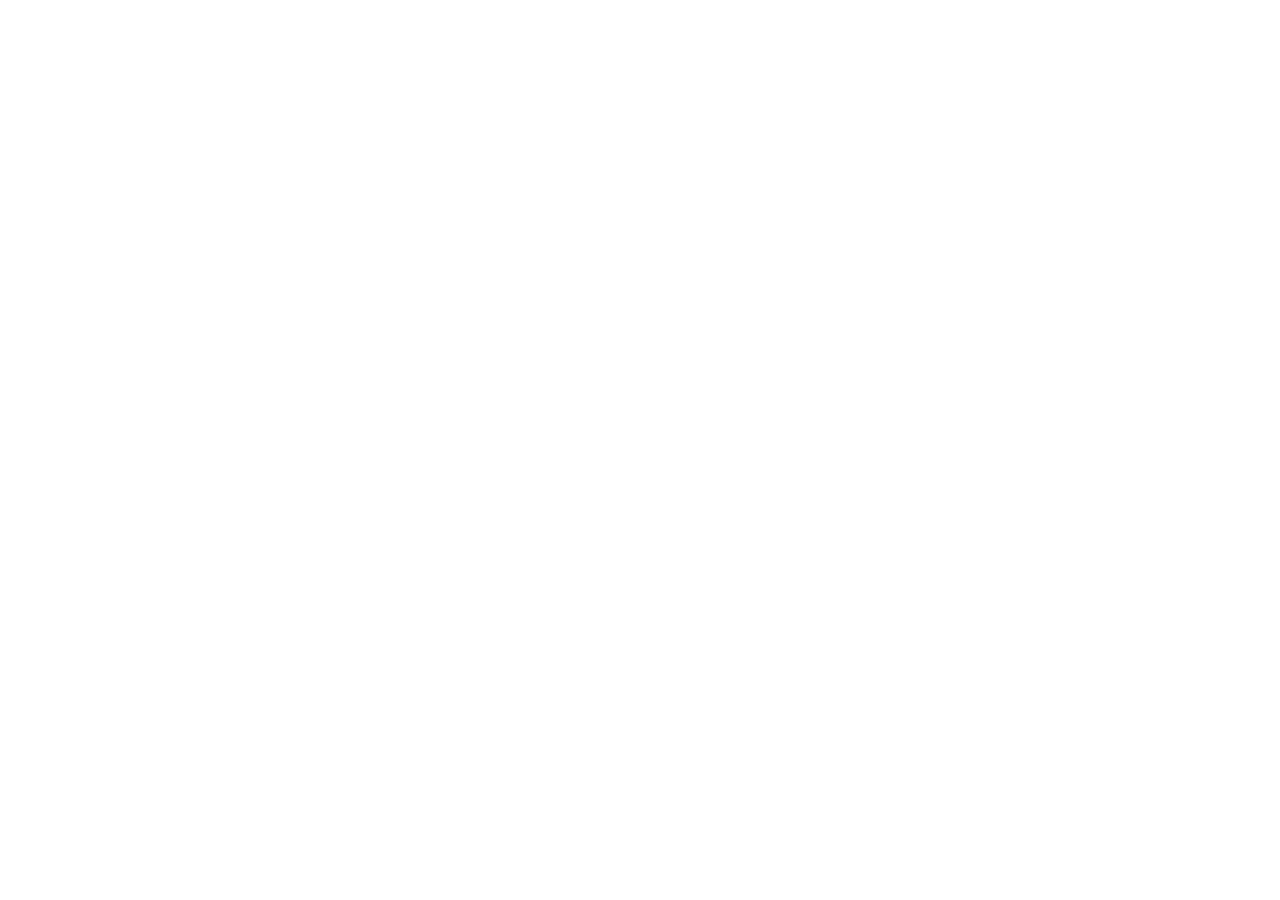
==== index.html @ bdda50e6 "Update index.html" ====
<!DOCTYPE html>
<html lang="en">
<head>
    <meta charset="UTF-8">
    <meta name="viewport" content="width=device-width, initial-scale=1.0">
    <title>Your Leaflet Map</title>
    <!-- Include Leaflet CSS -->
    <link rel="stylesheet" href="https://unpkg.com/leaflet/dist/leaflet.css" />
</head>
<body>

<!-- Create a div to hold your map -->
<div id="map" style="height: 600px;"></div>

<!-- Include Leaflet JavaScript -->
<script src="https://unpkg.com/leaflet/dist/leaflet.js"></script>

<!-- Include Chroma.js for color scaling -->
<script src="https://cdnjs.cloudflare.com/ajax/libs/chroma-js/2.1.0/chroma.min.js"></script>

<script src="https://cdnjs.cloudflare.com/ajax/libs/PapaParse/5.3.0/papaparse.min.js"></script>
<script>
    // Initialize the map
    var m = L.map('map').setView([32.73231057225321, -97.11378884978785], 16);

    // Add a tile layer (you can change the tile URL to your preference)
    L.tileLayer('https://{s}.tile.openstreetmap.org/{z}/{x}/{y}.png', {
        attribution: '© OpenStreetMap contributors'
    }).addTo(m);

    // Define a red gradient for pressure levels
    //var red_gradient = ['#fee5d9', '#fcae91', '#fb6a4a', '#de2d26'];
    var colorScale = chroma.scale('YlOrRd').domain([0, 3]);
    

    // Function to load and process a CSV file
    function loadCSV(filePath) {
        return fetch(filePath)
            .then(response => response.text())
            .then(data => {
                var rows = data.trim().split('\n').slice(1); // Assuming the first row is the header
                var snapped_df = rows.map(row => {
                    var columns = row.split(',');
                    return {
                        snapped_latitude: parseFloat(columns[0]),
                        snapped_longitude: parseFloat(columns[1]),
                        pressure_level: parseInt(columns[2])
                    };
                });

                // Iterate through the DataFrame to create colored polylines based on pressure level
                for (var i = 0; i < snapped_df.length - 1; i++) {
                    var start_point = [snapped_df[i].snapped_latitude, snapped_df[i].snapped_longitude];
                    var end_point = [snapped_df[i + 1].snapped_latitude, snapped_df[i + 1].snapped_longitude];
                    var pressure_level = snapped_df[i].pressure_level;

                    // Choose a color based on pressure level using the red gradient
                    // var color = red_gradient[pressure_level - 1];
                    var color = colorScale(pressureLevel).hex();

                    // Create a polyline segment and add it to the map
                    L.polyline([start_point, end_point], { color: color, weight: 3}).addTo(m);
                }
            })
            .catch(error => console.error(error));
    }

    // Function to iterate over a folder of CSV files
    function processCSVFiles(folderPath, numFiles) {
        var promises = [];

        for (var i = 0; i < numFiles; i++) {
            var filePath = `${folderPath}/dataframe_${i}.csv`;
            promises.push(loadCSV(filePath));
        }

        // After all promises are resolved, log a message
        return Promise.all(promises)
            .then(function() {
                console.log('All CSV files processed');
            })
            .catch(error => console.error(error));
    }

    // Call the function to process CSV files in a folder
    processCSVFiles('dataframes', 61);
</script>

</body>
</html>
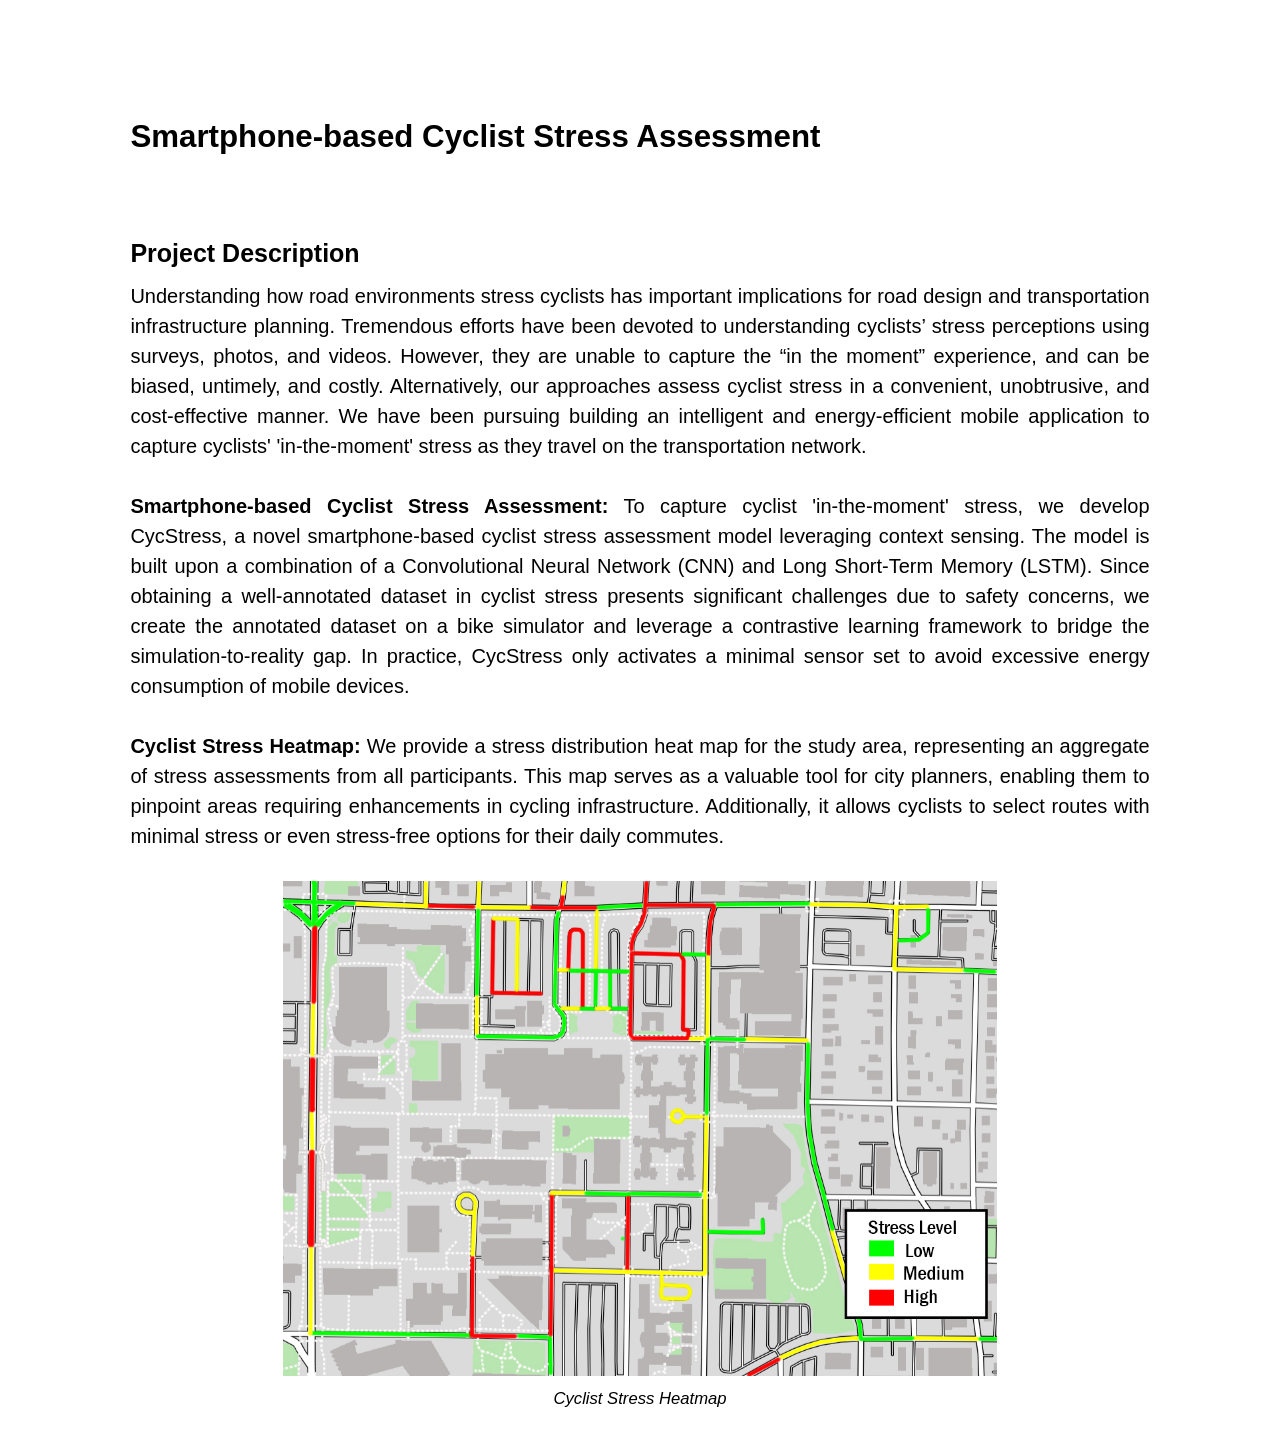
==== commit 3f117c56: "Add files via upload" ====
--- a/index.html
+++ b/index.html
@@ -1,90 +1,156 @@
 <!DOCTYPE html>
-<html lang="en">
-<head>
-    <meta charset="UTF-8">
-    <meta name="viewport" content="width=device-width, initial-scale=1.0">
-    <title>Your Leaflet Map</title>
-    <!-- Include Leaflet CSS -->
-    <link rel="stylesheet" href="https://unpkg.com/leaflet/dist/leaflet.css" />
-</head>
-<body>
-
-<!-- Create a div to hold your map -->
-<div id="map" style="height: 600px;"></div>
-
-<!-- Include Leaflet JavaScript -->
-<script src="https://unpkg.com/leaflet/dist/leaflet.js"></script>
-
-<!-- Include Chroma.js for color scaling -->
-<script src="https://cdnjs.cloudflare.com/ajax/libs/chroma-js/2.1.0/chroma.min.js"></script>
-
-<script src="https://cdnjs.cloudflare.com/ajax/libs/PapaParse/5.3.0/papaparse.min.js"></script>
-<script>
-    // Initialize the map
-    var m = L.map('map').setView([32.73231057225321, -97.11378884978785], 16);
-
-    // Add a tile layer (you can change the tile URL to your preference)
-    L.tileLayer('https://{s}.tile.openstreetmap.org/{z}/{x}/{y}.png', {
-        attribution: '© OpenStreetMap contributors'
-    }).addTo(m);
-
-    // Define a red gradient for pressure levels
-    //var red_gradient = ['#fee5d9', '#fcae91', '#fb6a4a', '#de2d26'];
-    var colorScale = chroma.scale('YlOrRd').domain([0, 3]);
-    
-
-    // Function to load and process a CSV file
-    function loadCSV(filePath) {
-        return fetch(filePath)
-            .then(response => response.text())
-            .then(data => {
-                var rows = data.trim().split('\n').slice(1); // Assuming the first row is the header
-                var snapped_df = rows.map(row => {
-                    var columns = row.split(',');
-                    return {
-                        snapped_latitude: parseFloat(columns[0]),
-                        snapped_longitude: parseFloat(columns[1]),
-                        pressure_level: parseInt(columns[2])
-                    };
-                });
-
-                // Iterate through the DataFrame to create colored polylines based on pressure level
-                for (var i = 0; i < snapped_df.length - 1; i++) {
-                    var start_point = [snapped_df[i].snapped_latitude, snapped_df[i].snapped_longitude];
-                    var end_point = [snapped_df[i + 1].snapped_latitude, snapped_df[i + 1].snapped_longitude];
-                    var pressure_level = snapped_df[i].pressure_level;
-
-                    // Choose a color based on pressure level using the red gradient
-                    // var color = red_gradient[pressure_level - 1];
-                    var color = colorScale(pressureLevel).hex();
-
-                    // Create a polyline segment and add it to the map
-                    L.polyline([start_point, end_point], { color: color, weight: 3}).addTo(m);
-                }
-            })
-            .catch(error => console.error(error));
+<!-- saved from url=(0014)about:internet -->
+<html lang="en" class=" js "><head><meta http-equiv="Content-Type" content="text/html; charset=UTF-8">
+  
+  <!-- begin _includes/seo.html -->
+  <title>Cyclist Pressure Heatmap</title>
+  <meta name="description" content="Project Description">
+  <meta name="author" content="supersjgk">
+  <meta property="article:author" content="supersjgk">
+  <meta property="og:type" content="article">
+  <meta property="og:locale" content="en_US">
+  <meta property="og:site_name" content="supersjgk">
+  <meta property="og:title" content="Cyclist Pressure Heatmap">
+  <meta property="og:url" content="https://supersjgk.github.io/pressure-heatmap/">
+  <meta property="og:description" content="Project Description">
+  <meta property="article:published_time" content="2022-06-04T00:00:00-05:00">
+  <link rel="canonical" href="https://supersjgk.github.io/pressure-heatmap/">
+  <script type="application/ld+json">
+    {
+      "@context": "https://schema.org",
+      "@type": "Person",
+      "name": "supersjgk",
+      "url": "https://supersjgk.github.io/pressure-heatmap/"
+    }
+  </script>
+  <!-- end _includes/seo.html -->
+  <!-- <link href="https://supersjgk.github.io/pressure-heatmap/feed.xml" type="application/atom+xml" rel="alternate" title="supersjgk Feed"> -->
+  <!-- https://t.co/dKP3o1e -->
+  <meta name="viewport" content="width=device-width, initial-scale=1.0">
+  <script>
+    document.documentElement.className = document.documentElement.className.replace(/\bno-js\b/g, '') + ' js ';
+  </script>
+  <!-- For all browsers -->
+  <link rel="stylesheet" href="./index_files/main.css">
+  <link rel="stylesheet" href="./index_files/all.min.css" as="style" onload="this.onload=null;this.rel=&#39;stylesheet&#39;;">
+  <noscript><link rel="stylesheet" href="https://cdn.jsdelivr.net/npm/@fortawesome/fontawesome-free@5/css/all.min.css"></noscript>
+  <!-- start custom head snippets -->
+  <style>
+    .small-image {
+      width: 70%; /* Adjust width as needed */
+      height: auto; /* Maintain aspect ratio */
+      display: block;
+      margin: 0 auto;
+    }
+    figure {
+      text-align: center;
+    }
+    .image-caption {
+      text-align: center;
+      margin-top: 10px;
+      font-size: smaller; /* Adjust the size as needed */
+      font-style: italic;
     }
 
-    // Function to iterate over a folder of CSV files
-    function processCSVFiles(folderPath, numFiles) {
-        var promises = [];
-
-        for (var i = 0; i < numFiles; i++) {
-            var filePath = `${folderPath}/dataframe_${i}.csv`;
-            promises.push(loadCSV(filePath));
-        }
-
-        // After all promises are resolved, log a message
-        return Promise.all(promises)
-            .then(function() {
-                console.log('All CSV files processed');
-            })
-            .catch(error => console.error(error));
+    .research.desc {
+      max-width: 1--%; /* Adjust the value as needed */
+      margin: 0 auto; /* Center the text within the container */
+      word-wrap: break-word; /* This property allows long words to be broken and wrap onto the next line */
+    }
+  </style>
+  <!-- insert favicons. use https://realfavicongenerator.net/ -->
+  <!-- end custom head snippets -->
+  <style id="fit-vids-style">
+    .fluid-width-video-wrapper {
+      width: 100%;
+      position: relative;
+      padding: 0;
     }
 
-    // Call the function to process CSV files in a folder
-    processCSVFiles('dataframes', 61);
-</script>
+    .fluid-width-video-wrapper iframe,
+    .fluid-width-video-wrapper object,
+    .fluid-width-video-wrapper embed {
+      position: absolute;
+      top: 0;
+      left: 0;
+      width: 100%;
+      height: 100%;
+    }
+  </style>
+</head>
+<body class="layout--research wide">
 
-</body>
-</html>
+  <div class="initial-content">
+    <!--  -->
+    <!--  -->
+    <div id="main" role="main" class="mainBody">
+      <div class="research" style="width:140% ! important;margin-left:-20% ! important;">
+        <!-- Title -->
+        <!--<img src="./Cyclist Pressure Heatmap_files/UTA_logomark.png" class="logo">-->
+        <div class="aligned">
+          <h1 id="page-title" class="page__title"> <p>Smartphone-based Cyclist Stress Assessment </p></h1>
+        </div>
+        <!-- Sponsor -->
+        <!-- <p class="header">Sponsored by: </p> -->
+        <!-- Duration -->
+        <p class="header"></p>
+        <!-- Authors -->
+        <p class="research items authors"></p>
+        <!-- Description -->
+        <p class="desc"></p>
+        <p class="research headerStyle">Project Description</p>
+        <p class="research desc">Understanding how road environments stress cyclists has important implications for road design and transportation infrastructure planning. Tremendous efforts have been devoted to understanding cyclists’ stress perceptions using surveys, photos, and videos. However, they are unable to capture the “in the moment” experience, and can be biased, untimely, and costly. Alternatively, our approaches assess cyclist stress in a convenient, unobtrusive, and cost-effective manner. We have been pursuing building an intelligent and energy-efficient mobile application to capture cyclists' 'in-the-moment' stress as they travel on the transportation network. </p>
+	<!--<div class="small-image-container">
+          <img src="./Cyclist Pressure Heatmap_files/placeholder.png" alt="Some image" class="small-image">
+          <p class="image-caption">Image description</p>
+        </div>-->
+        <!--<div class="responsive-video-container-half-center">
+          <iframe src="./Cyclist Pressure Heatmap_files/video-player.png" frameborder="0" sandbox="" webkitallowfullscreen="" mozallowfullscreen="" allowfullscreen=""></iframe>
+        </div>-->
+        <br>
+
+        <p class="research desc"><strong>Smartphone-based Cyclist Stress Assessment:</strong> To capture cyclist 'in-the-moment' stress, we develop CycStress, a novel smartphone-based cyclist stress assessment model leveraging context sensing. The model is built upon a combination of a Convolutional Neural Network (CNN) and Long Short-Term Memory (LSTM). Since obtaining a well-annotated dataset in cyclist stress presents significant challenges due to safety concerns, we create the annotated dataset on a bike simulator and leverage a contrastive learning framework to bridge the simulation-to-reality gap. In practice, CycStress only activates a minimal sensor set to avoid excessive energy consumption of mobile devices. </p><br>
+
+        <!--<div class="small-image-container">
+          <img src="./Cyclist Pressure Heatmap_files/placeholder.png" alt="Some image" class="small-image">
+          <p class="image-caption">Image description</p>
+        </div>-->
+
+        <p class="research desc"><strong>Cyclist Stress Heatmap:</strong> We provide a stress distribution heat map for the study area, representing an aggregate of stress assessments from all participants. This map serves as a valuable tool for city planners, enabling them to pinpoint areas requiring enhancements in cycling infrastructure. Additionally, it allows cyclists to select routes with minimal stress or even stress-free options for their daily commutes.</p><br>
+        
+        <!--<figure class="">
+          <img src="./Cyclist Pressure Heatmap_files/placeholder.png" alt="Some image" class="small-image">
+          <figcaption>Image description:</figcaption>
+        </figure>-->
+
+        <div class="small-image-container">
+          <img src="./index_files/img1.jpg" alt="Some image" class="small-image">
+          <p class="image-caption">Cyclist Stress Heatmap</p>
+        </div>
+
+        <!--<p class="research headerStyle">Team</p>
+        <table class="research table">
+          <tbody>
+            <tr>
+              <td><img src="./Cyclist Pressure Heatmap_files/thumbnail.png" alt="person" height="150em" width="150em"></td>
+              <td>&nbsp;</td>
+              <td>
+                <strong>Person</strong><br>
+                <strong>Position</strong> <br>
+                <strong>Department of computer science and Engineering</strong> <br>
+                <strong>The University of Texas At Arlington</strong> <br>
+                <strong>Homepage: <a href="https://supersjgk.github.io/pressure-heatmap/">website</a></strong>
+              </td>
+              <td>&nbsp;</td>
+            </tr>
+          </tbody>
+        </table>-->
+        <!--<p class="research headerStyle">Publications</p>
+        <p class="research desc"><strong><a href="paper - link">Paper title</a></strong><br> Authors<br> Conference</p>-->
+      </div>
+    </div>
+  </div>
+  <script src="./index_files/main.min.js.download"></script>
+
+
+</body></html>
--- a/index_files/main.css
+++ b/index_files/main.css
@@ -0,0 +1,5 @@
+.page__content .notice,.page__content .notice--primary,.page__content .notice--info,.page__content .notice--warning,.page__content .notice--success,.page__content .notice--danger{color:#000}.page__footer{color:#fff !important}.page__footer-follow .social-icons i,.page__footer-follow .social-icons .svg-inline--fa{color:inherit}/*!
+ * Minimal Mistakes Jekyll Theme 4.24.0 by Michael Rose
+ * Copyright 2013-2020 Michael Rose - mademistakes.com | @mmistakes
+ * Licensed under MIT (https://github.com/mmistakes/minimal-mistakes/blob/master/LICENSE)
+*/.mfp-counter{font-family:Georgia,Times,serif}.mfp-bg{top:0;left:0;width:100%;height:100%;z-index:1042;overflow:hidden;position:fixed;background:#000;opacity:.8;filter:alpha(opacity=80)}.mfp-wrap{top:0;left:0;width:100%;height:100%;z-index:1043;position:fixed;outline:none !important;-webkit-backface-visibility:hidden}.mfp-container{text-align:center;position:absolute;width:100%;height:100%;left:0;top:0;padding:0 8px;-webkit-box-sizing:border-box;-moz-box-sizing:border-box;box-sizing:border-box}.mfp-container:before{content:'';display:inline-block;height:100%;vertical-align:middle}.mfp-align-top .mfp-container:before{display:none}.mfp-content{position:relative;display:inline-block;vertical-align:middle;margin:0 auto;text-align:left;z-index:1045}.mfp-inline-holder .mfp-content,.mfp-ajax-holder .mfp-content{width:100%;cursor:auto}.mfp-ajax-cur{cursor:progress}.mfp-zoom-out-cur,.mfp-zoom-out-cur .mfp-image-holder .mfp-close{cursor:-moz-zoom-out;cursor:-webkit-zoom-out;cursor:zoom-out}.mfp-zoom{cursor:pointer;cursor:-webkit-zoom-in;cursor:-moz-zoom-in;cursor:zoom-in}.mfp-auto-cursor .mfp-content{cursor:auto}.mfp-close,.mfp-arrow,.mfp-preloader,.mfp-counter{-webkit-user-select:none;-moz-user-select:none;user-select:none}.mfp-loading.mfp-figure{display:none}.mfp-hide{display:none !important}.mfp-preloader{color:#ccc;position:absolute;top:50%;width:auto;text-align:center;margin-top:-0.8em;left:8px;right:8px;z-index:1044}.mfp-preloader a{color:#ccc}.mfp-preloader a:hover{color:#fff}.mfp-s-ready .mfp-preloader{display:none}.mfp-s-error .mfp-content{display:none}button.mfp-close,button.mfp-arrow{overflow:visible;cursor:pointer;background:transparent;border:0;-webkit-appearance:none;display:block;outline:none;padding:0;z-index:1046;-webkit-box-shadow:none;box-shadow:none}button::-moz-focus-inner{padding:0;border:0}.mfp-close{width:44px;height:44px;line-height:44px;position:absolute;right:0;top:0;text-decoration:none;text-align:center;opacity:1;filter:alpha(opacity=100);padding:0 0 18px 10px;color:#fff;font-style:normal;font-size:28px;font-family:Georgia,Times,serif}.mfp-close:hover,.mfp-close:focus{opacity:1;filter:alpha(opacity=100)}.mfp-close:active{top:1px}.mfp-close-btn-in .mfp-close{color:#fff}.mfp-image-holder .mfp-close,.mfp-iframe-holder .mfp-close{color:#fff;right:-6px;text-align:right;padding-right:6px;width:100%}.mfp-counter{position:absolute;top:0;right:0;color:#ccc;font-size:12px;line-height:18px}.mfp-arrow{position:absolute;opacity:1;filter:alpha(opacity=100);margin:0;top:50%;margin-top:-55px;padding:0;width:90px;height:110px;-webkit-tap-highlight-color:transparent}.mfp-arrow:active{margin-top:-54px}.mfp-arrow:hover,.mfp-arrow:focus{opacity:1;filter:alpha(opacity=100)}.mfp-arrow:before,.mfp-arrow:after,.mfp-arrow .mfp-b,.mfp-arrow .mfp-a{content:'';display:block;width:0;height:0;position:absolute;left:0;top:0;margin-top:35px;margin-left:35px;border:medium inset transparent}.mfp-arrow:after,.mfp-arrow .mfp-a{border-top-width:13px;border-bottom-width:13px;top:8px}.mfp-arrow:before,.mfp-arrow .mfp-b{border-top-width:21px;border-bottom-width:21px;opacity:0.7}.mfp-arrow-left{left:0}.mfp-arrow-left:after,.mfp-arrow-left .mfp-a{border-right:17px solid #fff;margin-left:31px}.mfp-arrow-left:before,.mfp-arrow-left .mfp-b{margin-left:25px;border-right:27px solid #fff}.mfp-arrow-right{right:0}.mfp-arrow-right:after,.mfp-arrow-right .mfp-a{border-left:17px solid #fff;margin-left:39px}.mfp-arrow-right:before,.mfp-arrow-right .mfp-b{border-left:27px solid #fff}.mfp-iframe-holder{padding-top:40px;padding-bottom:40px}.mfp-iframe-holder .mfp-content{line-height:0;width:100%;max-width:900px}.mfp-iframe-holder .mfp-close{top:-40px}.mfp-iframe-scaler{width:100%;height:0;overflow:hidden;padding-top:56.25%}.mfp-iframe-scaler iframe{position:absolute;display:block;top:0;left:0;width:100%;height:100%;box-shadow:0 0 8px rgba(0,0,0,0.6);background:#000}img.mfp-img{width:auto;max-width:100%;height:auto;display:block;line-height:0;-webkit-box-sizing:border-box;-moz-box-sizing:border-box;box-sizing:border-box;padding:40px 0 40px;margin:0 auto}.mfp-figure{line-height:0}.mfp-figure:after{content:'';position:absolute;left:0;top:40px;bottom:40px;display:block;right:0;width:auto;height:auto;z-index:-1;box-shadow:0 0 8px rgba(0,0,0,0.6);background:#444}.mfp-figure small{color:#bdbdbd;display:block;font-size:12px;line-height:14px}.mfp-figure figure{margin:0}.mfp-figure figcaption{margin-top:0;margin-bottom:0}.mfp-bottom-bar{margin-top:-36px;position:absolute;top:100%;left:0;width:100%;cursor:auto}.mfp-title{text-align:left;line-height:18px;color:#f3f3f3;word-wrap:break-word;padding-right:36px}.mfp-image-holder .mfp-content{max-width:100%}.mfp-gallery .mfp-image-holder .mfp-figure{cursor:pointer}@media screen and (max-width: 800px) and (orientation: landscape), screen and (max-height: 300px){.mfp-img-mobile .mfp-image-holder{padding-left:0;padding-right:0}.mfp-img-mobile img.mfp-img{padding:0}.mfp-img-mobile .mfp-figure:after{top:0;bottom:0}.mfp-img-mobile .mfp-figure small{display:inline;margin-left:5px}.mfp-img-mobile .mfp-bottom-bar{background:rgba(0,0,0,0.6);bottom:0;margin:0;top:auto;padding:3px 5px;position:fixed;-webkit-box-sizing:border-box;-moz-box-sizing:border-box;box-sizing:border-box}.mfp-img-mobile .mfp-bottom-bar:empty{padding:0}.mfp-img-mobile .mfp-counter{right:5px;top:3px}.mfp-img-mobile .mfp-close{top:0;right:0;width:35px;height:35px;line-height:35px;background:rgba(0,0,0,0.6);position:fixed;text-align:center;padding:0}}@media all and (max-width: 900px){.mfp-arrow{-webkit-transform:scale(0.75);transform:scale(0.75)}.mfp-arrow-left{-webkit-transform-origin:0;transform-origin:0}.mfp-arrow-right{-webkit-transform-origin:100%;transform-origin:100%}.mfp-container{padding-left:6px;padding-right:6px}}.mfp-ie7 .mfp-img{padding:0}.mfp-ie7 .mfp-bottom-bar{width:600px;left:50%;margin-left:-300px;margin-top:5px;padding-bottom:5px}.mfp-ie7 .mfp-container{padding:0}.mfp-ie7 .mfp-content{padding-top:44px}.mfp-ie7 .mfp-close{top:0;right:0;padding-top:0}a:focus,button:focus{outline:thin dotted red;outline:5px auto red;outline-offset:-2px}*{box-sizing:border-box}html{box-sizing:border-box;background-color:#fff;font-size:16px;-webkit-text-size-adjust:100%;-ms-text-size-adjust:100%}@media (min-width: 48em){html{font-size:18px}}@media (min-width: 64em){html{font-size:20px}}@media (min-width: 100em){html{font-size:22px}}body{margin:0}::-moz-selection{color:#fff;background:#000}::selection{color:#fff;background:#000}article,aside,details,figcaption,figure,footer,header,hgroup,main,nav,section{display:block}audio,canvas,video{display:inline-block;*display:inline;*zoom:1}audio:not([controls]){display:none}a{color:#000}a:hover,a:active{outline:0}sub,sup{position:relative;font-size:75%;line-height:0;vertical-align:baseline}sup{top:-0.5em}sub{bottom:-0.25em}img{max-width:100%;width:auto\9;height:auto;vertical-align:middle;border:0;-ms-interpolation-mode:bicubic}#map_canvas img,.google-maps img{max-width:none}button,input,select,textarea{margin:0;font-size:100%;vertical-align:middle}button,input{*overflow:visible;line-height:normal}button::-moz-focus-inner,input::-moz-focus-inner{padding:0;border:0}button,html input[type="button"],input[type="reset"],input[type="submit"]{-webkit-appearance:button;cursor:pointer}label,select,button,input[type="button"],input[type="reset"],input[type="submit"],input[type="radio"],input[type="checkbox"]{cursor:pointer}input[type="search"]{box-sizing:border-box;-webkit-appearance:textfield}input[type="search"]::-webkit-search-decoration,input[type="search"]::-webkit-search-cancel-button{-webkit-appearance:none}textarea{overflow:auto;vertical-align:top}html{position:relative;min-height:100%}body{margin:0;padding:0;color:#000;font-family:-apple-system,BlinkMacSystemFont,"Roboto","Segoe UI","Helvetica Neue","Lucida Grande",Arial,sans-serif;line-height:1.5}body.overflow--hidden{overflow:hidden}h1,h2,h3,h4,h5,h6{margin:2em 0 0.5em;line-height:1.2;font-family:-apple-system,BlinkMacSystemFont,"Roboto","Segoe UI","Helvetica Neue","Lucida Grande",Arial,sans-serif;font-weight:bold}h1{margin-top:0;font-size:1.563em}h2{font-size:1.25em}h3{font-size:1.125em}h4{font-size:1.0625em}h5{font-size:1.03125em}h6{font-size:1em}small,.small{font-size:.75em}p{margin-bottom:1.3em}u,ins{text-decoration:none;border-bottom:1px solid #000}u a,ins a{color:inherit}del a{color:inherit}p,pre,blockquote,ul,ol,dl,figure,table,fieldset{orphans:3;widows:3}abbr[title],abbr[data-original-title]{text-decoration:none;cursor:help;border-bottom:1px dotted #000}blockquote{margin:0.5em 1em 1em 0;padding-left:1em;padding-right:1em}blockquote blockquote{font-size:1em}blockquote cite{font-style:italic}blockquote cite:before{content:"\2014";padding-right:5px}a:visited{color:#262626}a:hover{color:#000;outline:0}tt,code,kbd,samp,pre{font-family:Monaco,Consolas,"Lucida Console",monospace}pre{overflow-x:auto}p>code,a>code,li>code,figcaption>code,td>code{padding-top:0.1rem;padding-bottom:0.1rem;font-size:0.8em;background:#fafafa;border-radius:4px}p>code:before,p>code:after,a>code:before,a>code:after,li>code:before,li>code:after,figcaption>code:before,figcaption>code:after,td>code:before,td>code:after{letter-spacing:-0.2em;content:"\00a0"}hr{display:block;margin:1em 0;border:0;border-top:1px solid #bfbfbf}ul li,ol li{margin-bottom:0.5em}li ul,li ol{margin-top:0.5em}figure{display:-webkit-box;display:flex;-webkit-box-pack:justify;justify-content:space-between;-webkit-box-align:start;align-items:flex-start;flex-wrap:wrap;margin:1em 0}figure img,figure iframe,figure .fluid-width-video-wrapper{margin-bottom:1em}figure img{width:100%;border-radius:4px;-webkit-transition:all 0.2s ease-in-out;transition:all 0.2s ease-in-out}figure>a{display:block}@media (min-width: 37.5em){figure.half>a,figure.half>img{width:calc(50% - 0.2em)}}figure.half figcaption{width:100%}@media (min-width: 37.5em){figure.third>a,figure.third>img{width:calc(33.3333% - 0.2em)}}figure.third figcaption{width:100%}figure.fourth{display:flex}@media (min-width: 37.5em){figure.fourth>a,figure.fourth>img{width:calc(25% - 0.2em)}}figure.fourth figcaption{width:100%}.portrait_research{height:10em;weight:10em;min-weight:2em}figcaption{margin-bottom:0.5em;color:#000;font-family:Georgia,Times,serif;font-size:.75em;font-style:italic}figcaption a{-webkit-transition:all 0.2s ease-in-out;transition:all 0.2s ease-in-out}figcaption a:hover{color:#000}.width-half{width:50%}svg:not(:root){overflow:hidden}nav ul{margin:0;padding:0}nav li{list-style:none}nav a{text-decoration:none}nav ul li,nav ol li{margin-bottom:0}nav li ul,nav li ol{margin-top:0}b,i,strong,em,blockquote,p,q,span,figure,img,h1,h2,header,input,a,tr,td,form button,input[type="submit"],.btn,.highlight,.archive__item-teaser{-webkit-transition:all 0.2s ease-in-out;transition:all 0.2s ease-in-out}form{margin:0 0 5px 0;padding:1em;background-color:#f2f3f3}form fieldset{margin-bottom:5px;padding:0;border-width:0}form legend{display:block;width:100%;margin-bottom:10px;*margin-left:-7px;padding:0;color:#000;border:0;white-space:normal}form p{margin-bottom:2.5px}form ul{list-style-type:none;margin:0 0 5px 0;padding:0}form br{display:none}label,input,button,select,textarea{vertical-align:baseline;*vertical-align:middle}input,button,select,textarea{box-sizing:border-box;font-family:-apple-system,BlinkMacSystemFont,"Roboto","Segoe UI","Helvetica Neue","Lucida Grande",Arial,sans-serif}label{display:block;margin-bottom:0.25em;color:#000;cursor:pointer}label small{font-size:.75em}label input,label textarea,label select{display:block}input,textarea,select{display:inline-block;width:100%;padding:0.25em;margin-bottom:0.5em;color:#000;background-color:#fff;border:#bfbfbf;border-radius:4px;box-shadow:0 1px 1px rgba(0,0,0,0.125)}.input-mini{width:60px}.input-small{width:90px}input[type="image"],input[type="checkbox"],input[type="radio"]{width:auto;height:auto;padding:0;margin:3px 0;*margin-top:0;line-height:normal;cursor:pointer;border-radius:0;border:0 \9;box-shadow:none}input[type="checkbox"],input[type="radio"]{box-sizing:border-box;padding:0;*width:13px;*height:13px}input[type="image"]{border:0}input[type="file"]{width:auto;padding:initial;line-height:initial;border:initial;background-color:transparent;background-color:initial;box-shadow:none}input[type="button"],input[type="reset"],input[type="submit"]{width:auto;height:auto;cursor:pointer;*overflow:visible}select,input[type="file"]{*margin-top:4px}select{width:auto;background-color:#fff}select[multiple],select[size]{height:auto}textarea{resize:vertical;height:auto;overflow:auto;vertical-align:top}input[type="hidden"]{display:none}.form{position:relative}.radio,.checkbox{padding-left:18px;font-weight:normal}.radio input[type="radio"],.checkbox input[type="checkbox"]{float:left;margin-left:-18px}.radio.inline,.checkbox.inline{display:inline-block;padding-top:5px;margin-bottom:0;vertical-align:middle}.radio.inline+.radio.inline,.checkbox.inline+.checkbox.inline{margin-left:10px}input[disabled],select[disabled],textarea[disabled],input[readonly],select[readonly],textarea[readonly]{opacity:0.5;cursor:not-allowed}input:focus,textarea:focus{border-color:red;outline:0;outline:thin dotted \9;box-shadow:inset 0 1px 3px rgba(0,0,0,0.06),0 0 5px rgba(255,0,0,0.7)}input[type="file"]:focus,input[type="radio"]:focus,input[type="checkbox"]:focus,select:focus{box-shadow:none}.help-block,.help-inline{color:#000}.help-block{display:block;margin-bottom:1em;line-height:1em}.help-inline{display:inline-block;vertical-align:middle;padding-left:5px}.form-group{margin-bottom:5px;padding:0;border-width:0}.form-inline input,.form-inline textarea,.form-inline select{display:inline-block;margin-bottom:0}.form-inline label{display:inline-block}.form-inline .radio,.form-inline .checkbox,.form-inline .radio{padding-left:0;margin-bottom:0;vertical-align:middle}.form-inline .radio input[type="radio"],.form-inline .checkbox input[type="checkbox"]{float:left;margin-left:0;margin-right:3px}.form-search input,.form-search textarea,.form-search select{display:inline-block;margin-bottom:0}.form-search .search-query{padding-left:14px;padding-right:14px;margin-bottom:0;border-radius:14px}.form-search label{display:inline-block}.form-search .radio,.form-search .checkbox,.form-inline .radio{padding-left:0;margin-bottom:0;vertical-align:middle}.form-search .radio input[type="radio"],.form-search .checkbox input[type="checkbox"]{float:left;margin-left:0;margin-right:3px}.form--loading:before{content:""}.form--loading .form__spinner{display:block}.form:before{position:absolute;top:0;left:0;width:100%;height:100%;background-color:rgba(255,255,255,0.7);z-index:10}.form__spinner{display:none;position:absolute;top:50%;left:50%;z-index:11}table{display:block;margin-bottom:1em;width:100%;font-family:-apple-system,BlinkMacSystemFont,"Roboto","Segoe UI","Helvetica Neue","Lucida Grande",Arial,sans-serif;font-size:.75em;border-collapse:collapse;overflow-x:auto}table+table{margin-top:1em}thead{background-color:#bfbfbf;border-bottom:2px solid #8f8f8f}th{padding:0.5em;font-weight:bold;text-align:left}td{padding:0.5em;border-bottom:1px solid #8f8f8f}tr,td,th{vertical-align:middle}@-webkit-keyframes intro{0%{opacity:0}100%{opacity:1}}@keyframes intro{0%{opacity:0}100%{opacity:1}}.btn{display:inline-block;margin-bottom:0.25em;padding:0.5em 1em;font-family:-apple-system,BlinkMacSystemFont,"Roboto","Segoe UI","Helvetica Neue","Lucida Grande",Arial,sans-serif;font-size:.75em;font-weight:bold;text-align:center;text-decoration:none;border-width:0;border-radius:4px;cursor:pointer}.btn .icon{margin-right:0.5em}.btn .icon+.hidden{margin-left:-0.5em}.btn--primary{background-color:red;color:#fff}.btn--primary:visited{background-color:red;color:#fff}.btn--primary:hover{background-color:#c00;color:#fff}.btn--inverse{background-color:#fff;color:#3d4144;border:1px solid #bfbfbf}.btn--inverse:visited{background-color:#fff;color:#3d4144}.btn--inverse:hover{background-color:#ccc;color:#3d4144}.btn--light-outline{background-color:transparent;color:#fff;border:1px solid #fff}.btn--light-outline:visited{background-color:transparent;color:#fff}.btn--light-outline:hover{background-color:rgba(0,0,0,0.2);color:#fff}.btn--success{background-color:#3fa63f;color:#fff}.btn--success:visited{background-color:#3fa63f;color:#fff}.btn--success:hover{background-color:#328532;color:#fff}.btn--warning{background-color:#d67f05;color:#fff}.btn--warning:visited{background-color:#d67f05;color:#fff}.btn--warning:hover{background-color:#ab6604;color:#fff}.btn--danger{background-color:#ee5f5b;color:#fff}.btn--danger:visited{background-color:#ee5f5b;color:#fff}.btn--danger:hover{background-color:#be4c49;color:#fff}.btn--info{background-color:#3b9cba;color:#fff}.btn--info:visited{background-color:#3b9cba;color:#fff}.btn--info:hover{background-color:#2f7d95;color:#fff}.btn--facebook{background-color:#3b5998;color:#fff}.btn--facebook:visited{background-color:#3b5998;color:#fff}.btn--facebook:hover{background-color:#2f477a;color:#fff}.btn--twitter{background-color:#55acee;color:#fff}.btn--twitter:visited{background-color:#55acee;color:#fff}.btn--twitter:hover{background-color:#448abe;color:#fff}.btn--linkedin{background-color:#007bb6;color:#fff}.btn--linkedin:visited{background-color:#007bb6;color:#fff}.btn--linkedin:hover{background-color:#006292;color:#fff}.btn--block{display:block;width:100%}.btn--block+.btn--block{margin-top:0.25em}.btn--disabled{pointer-events:none;cursor:not-allowed;filter:alpha(opacity=65);box-shadow:none;opacity:0.65}.btn--x-large{font-size:1.25em}.btn--large{font-size:1em}.btn--small{font-size:.6875em}.notice{margin:2em 0 !important;padding:1em;color:#000;font-family:-apple-system,BlinkMacSystemFont,"Roboto","Segoe UI","Helvetica Neue","Lucida Grande",Arial,sans-serif;font-size:1em !important;text-indent:initial;background-color:#f2f3f3;border-radius:4px;box-shadow:0 1px 1px rgba(189,193,196,0.25)}.notice h4{margin-top:0 !important;margin-bottom:0.75em;line-height:inherit}.page__content .notice h4{margin-bottom:0;font-size:1em}.notice p:last-child{margin-bottom:0 !important}.notice h4+p{margin-top:0;padding-top:0}.notice a{color:#aaaeb0}.notice a:hover{color:#5f6162}.notice code{background-color:#f8f9f9}.notice pre code{background-color:inherit}.notice ul:last-child{margin-bottom:0}.notice--primary{margin:2em 0 !important;padding:1em;color:#000;font-family:-apple-system,BlinkMacSystemFont,"Roboto","Segoe UI","Helvetica Neue","Lucida Grande",Arial,sans-serif;font-size:1em !important;text-indent:initial;background-color:#fcc;border-radius:4px;box-shadow:0 1px 1px rgba(255,0,0,0.25)}.notice--primary h4{margin-top:0 !important;margin-bottom:0.75em;line-height:inherit}.page__content .notice--primary h4{margin-bottom:0;font-size:1em}.notice--primary p:last-child{margin-bottom:0 !important}.notice--primary h4+p{margin-top:0;padding-top:0}.notice--primary a{color:#e60000}.notice--primary a:hover{color:maroon}.notice--primary code{background-color:#ffe6e6}.notice--primary pre code{background-color:inherit}.notice--primary ul:last-child{margin-bottom:0}.notice--info{margin:2em 0 !important;padding:1em;color:#000;font-family:-apple-system,BlinkMacSystemFont,"Roboto","Segoe UI","Helvetica Neue","Lucida Grande",Arial,sans-serif;font-size:1em !important;text-indent:initial;background-color:#d8ebf1;border-radius:4px;box-shadow:0 1px 1px rgba(59,156,186,0.25)}.notice--info h4{margin-top:0 !important;margin-bottom:0.75em;line-height:inherit}.page__content .notice--info h4{margin-bottom:0;font-size:1em}.notice--info p:last-child{margin-bottom:0 !important}.notice--info h4+p{margin-top:0;padding-top:0}.notice--info a{color:#358ca7}.notice--info a:hover{color:#1e4e5d}.notice--info code{background-color:#ebf5f8}.notice--info pre code{background-color:inherit}.notice--info ul:last-child{margin-bottom:0}.notice--warning{margin:2em 0 !important;padding:1em;color:#000;font-family:-apple-system,BlinkMacSystemFont,"Roboto","Segoe UI","Helvetica Neue","Lucida Grande",Arial,sans-serif;font-size:1em !important;text-indent:initial;background-color:#f7e5cd;border-radius:4px;box-shadow:0 1px 1px rgba(214,127,5,0.25)}.notice--warning h4{margin-top:0 !important;margin-bottom:0.75em;line-height:inherit}.page__content .notice--warning h4{margin-bottom:0;font-size:1em}.notice--warning p:last-child{margin-bottom:0 !important}.notice--warning h4+p{margin-top:0;padding-top:0}.notice--warning a{color:#c17205}.notice--warning a:hover{color:#6b4003}.notice--warning code{background-color:#fbf2e6}.notice--warning pre code{background-color:inherit}.notice--warning ul:last-child{margin-bottom:0}.notice--success{margin:2em 0 !important;padding:1em;color:#000;font-family:-apple-system,BlinkMacSystemFont,"Roboto","Segoe UI","Helvetica Neue","Lucida Grande",Arial,sans-serif;font-size:1em !important;text-indent:initial;background-color:#d9edd9;border-radius:4px;box-shadow:0 1px 1px rgba(63,166,63,0.25)}.notice--success h4{margin-top:0 !important;margin-bottom:0.75em;line-height:inherit}.page__content .notice--success h4{margin-bottom:0;font-size:1em}.notice--success p:last-child{margin-bottom:0 !important}.notice--success h4+p{margin-top:0;padding-top:0}.notice--success a{color:#399539}.notice--success a:hover{color:#205320}.notice--success code{background-color:#ecf6ec}.notice--success pre code{background-color:inherit}.notice--success ul:last-child{margin-bottom:0}.notice--danger{margin:2em 0 !important;padding:1em;color:#000;font-family:-apple-system,BlinkMacSystemFont,"Roboto","Segoe UI","Helvetica Neue","Lucida Grande",Arial,sans-serif;font-size:1em !important;text-indent:initial;background-color:#fcdfde;border-radius:4px;box-shadow:0 1px 1px rgba(238,95,91,0.25)}.notice--danger h4{margin-top:0 !important;margin-bottom:0.75em;line-height:inherit}.page__content .notice--danger h4{margin-bottom:0;font-size:1em}.notice--danger p:last-child{margin-bottom:0 !important}.notice--danger h4+p{margin-top:0;padding-top:0}.notice--danger a{color:#d65652}.notice--danger a:hover{color:#77302e}.notice--danger code{background-color:#fdefef}.notice--danger pre code{background-color:inherit}.notice--danger ul:last-child{margin-bottom:0}.masthead{position:relative;border-bottom:1px solid #bfbfbf;-webkit-animation:intro 0.3s both;animation:intro 0.3s both;-webkit-animation-delay:0.15s;animation-delay:0.15s;z-index:20}.masthead__inner-wrap{clear:both;margin-left:auto;margin-right:auto;padding:1em;max-width:100%;display:-webkit-box;display:-ms-flexbox;display:flex;-webkit-box-pack:justify;-ms-flex-pack:justify;justify-content:space-between;font-family:-apple-system,BlinkMacSystemFont,"Roboto","Segoe UI","Helvetica Neue","Lucida Grande",Arial,sans-serif}.masthead__inner-wrap::after{clear:both;content:"";display:table}@media (min-width: 100em){.masthead__inner-wrap{max-width:1600px}}.masthead__inner-wrap nav{z-index:10}.masthead__inner-wrap a{text-decoration:none}.site-logo img{max-height:2rem}.site-title{font-size:1.563em;display:-webkit-box;display:-ms-flexbox;display:flex;-ms-flex-item-align:center;align-self:center;font-weight:bold}.site-subtitle{display:block;font-size:.625em}.masthead__menu{float:left;margin-left:0;margin-right:0;width:100%;clear:both}.masthead__menu .site-nav{margin-left:0}@media (min-width: 37.5em){.masthead__menu .site-nav{float:right}}.masthead__menu ul{margin:0;padding:0;clear:both;list-style-type:none}.masthead__menu-item{display:block;list-style-type:none;white-space:nowrap}.masthead__menu-item--lg{padding-right:2em;font-weight:700}.breadcrumbs{clear:both;margin:0 auto;max-width:100%;padding-left:1em;padding-right:1em;font-family:-apple-system,BlinkMacSystemFont,"Roboto","Segoe UI","Helvetica Neue","Lucida Grande",Arial,sans-serif;-webkit-animation:intro 0.3s both;animation:intro 0.3s both;-webkit-animation-delay:0.3s;animation-delay:0.3s}.breadcrumbs::after{clear:both;content:"";display:table}@media (min-width: 100em){.breadcrumbs{max-width:1600px}}.breadcrumbs ol{padding:0;list-style:none;font-size:.75em}@media (min-width: 64em){.breadcrumbs ol{float:right;width:calc(100% - 400px)}}@media (min-width: 100em){.breadcrumbs ol{width:calc(100% - 400px)}}.breadcrumbs li{display:inline}.breadcrumbs .current{font-weight:bold}.pagination{clear:both;float:left;margin-top:1em;padding-top:1em;width:100%}.pagination::after{clear:both;content:"";display:table}.pagination ul{margin:0;padding:0;list-style-type:none;font-family:-apple-system,BlinkMacSystemFont,"Roboto","Segoe UI","Helvetica Neue","Lucida Grande",Arial,sans-serif}.pagination li{display:block;float:left;margin-left:-1px}.pagination li a{display:block;margin-bottom:0.25em;padding:0.5em 1em;font-family:-apple-system,BlinkMacSystemFont,"Roboto","Segoe UI","Helvetica Neue","Lucida Grande",Arial,sans-serif;font-size:14px;font-weight:bold;line-height:1.5;text-align:center;text-decoration:none;color:#000;border:1px solid #8f8f8f;border-radius:0}.pagination li a:hover{color:#000}.pagination li a.current,.pagination li a.current.disabled{color:#fff;background:red}.pagination li a.disabled{color:rgba(0,0,0,0.5);pointer-events:none;cursor:not-allowed}.pagination li:first-child{margin-left:0}.pagination li:first-child a{border-top-left-radius:4px;border-bottom-left-radius:4px}.pagination li:last-child a{border-top-right-radius:4px;border-bottom-right-radius:4px}.pagination--pager{display:block;padding:1em 2em;float:left;width:50%;font-family:-apple-system,BlinkMacSystemFont,"Roboto","Segoe UI","Helvetica Neue","Lucida Grande",Arial,sans-serif;font-size:1em;font-weight:bold;text-align:center;text-decoration:none;color:#000;border:1px solid #8f8f8f;border-radius:4px}.pagination--pager:hover{background-color:#000;color:#fff}.pagination--pager:first-child{border-top-right-radius:0;border-bottom-right-radius:0}.pagination--pager:last-child{margin-left:-1px;border-top-left-radius:0;border-bottom-left-radius:0}.pagination--pager.disabled{color:rgba(0,0,0,0.5);pointer-events:none;cursor:not-allowed}.page__content+.pagination,.page__meta+.pagination,.comment__date+.pagination,.page__share+.pagination,.page__comments+.pagination{margin-top:2em;padding-top:2em;border-top:1px solid #bfbfbf}.greedy-nav{position:relative;display:-webkit-box;display:-ms-flexbox;display:flex;-webkit-box-align:center;-ms-flex-align:center;align-items:center;min-height:2em;background:#fff}.greedy-nav a{display:block;margin:0 1rem;color:#000;text-decoration:none;-webkit-transition:none;transition:none}.greedy-nav a:hover{color:#000}.greedy-nav a.site-logo{margin-left:0;margin-right:0.5rem}.greedy-nav a.site-title{margin-left:0}.greedy-nav img{-webkit-transition:none;transition:none}.greedy-nav__toggle{-ms-flex-item-align:center;align-self:center;height:2rem;border:0;outline:none;background-color:transparent;cursor:pointer}.greedy-nav .visible-links{display:-webkit-box;display:-ms-flexbox;display:flex;-webkit-box-pack:end;-ms-flex-pack:end;justify-content:flex-end;-webkit-box-flex:1;-ms-flex:1;flex:1;overflow:hidden}.greedy-nav .visible-links li{-webkit-box-flex:0;-ms-flex:none;flex:none}.greedy-nav .visible-links a{position:relative}.greedy-nav .visible-links a:before{content:"";position:absolute;left:0;bottom:0;height:4px;background:red;width:100%;-webkit-transition:all 0.2s ease-in-out;transition:all 0.2s ease-in-out;-webkit-transform:scaleX(0) translate3d(0, 0, 0);transform:scaleX(0) translate3d(0, 0, 0)}.greedy-nav .visible-links a:hover:before{-webkit-transform:scaleX(1);-ms-transform:scaleX(1);transform:scaleX(1)}.greedy-nav .hidden-links{position:absolute;top:100%;right:0;margin-top:15px;padding:5px;border:1px solid #bfbfbf;border-radius:4px;background:#fff;-webkit-box-shadow:0 2px 4px 0 rgba(0,0,0,0.16),0 2px 10px 0 rgba(0,0,0,0.12);box-shadow:0 2px 4px 0 rgba(0,0,0,0.16),0 2px 10px 0 rgba(0,0,0,0.12)}.greedy-nav .hidden-links.hidden{display:none}.greedy-nav .hidden-links a{margin:0;padding:10px 20px;font-size:1em}.greedy-nav .hidden-links a:hover{color:#000;background:#ccc}.greedy-nav .hidden-links:before{content:"";position:absolute;top:-11px;right:10px;width:0;border-style:solid;border-width:0 10px 10px;border-color:#bfbfbf transparent;display:block;z-index:0}.greedy-nav .hidden-links:after{content:"";position:absolute;top:-10px;right:10px;width:0;border-style:solid;border-width:0 10px 10px;border-color:#fff transparent;display:block;z-index:1}.greedy-nav .hidden-links li{display:block;border-bottom:1px solid #bfbfbf}.greedy-nav .hidden-links li:last-child{border-bottom:none}.no-js .greedy-nav .visible-links{-ms-flex-wrap:wrap;flex-wrap:wrap;overflow:visible}.nav__list{margin-bottom:1.5em}.nav__list input[type="checkbox"],.nav__list label{display:none}@media (max-width: 63.9375em){.nav__list label{position:relative;display:inline-block;padding:0.5em 2.5em 0.5em 1em;color:#7a8288;font-size:.75em;font-weight:bold;border:1px solid #bdc1c4;border-radius:4px;z-index:20;-webkit-transition:0.2s ease-out;transition:0.2s ease-out;cursor:pointer}.nav__list label:before,.nav__list label:after{content:"";position:absolute;right:1em;top:1.25em;width:0.75em;height:0.125em;line-height:1;background-color:#7a8288;-webkit-transition:0.2s ease-out;transition:0.2s ease-out}.nav__list label:after{-webkit-transform:rotate(90deg);-ms-transform:rotate(90deg);transform:rotate(90deg)}.nav__list label:hover{color:#fff;border-color:#7a8288;background-color:#333}.nav__list label:hover:before,.nav__list label:hover:after{background-color:#fff}.nav__list input:checked+label{color:white;background-color:#333}.nav__list input:checked+label:before,.nav__list input:checked+label:after{background-color:#fff}.nav__list label:hover:after{-webkit-transform:rotate(90deg);-ms-transform:rotate(90deg);transform:rotate(90deg)}.nav__list input:checked+label:hover:after{-webkit-transform:rotate(0);-ms-transform:rotate(0);transform:rotate(0)}.nav__list ul{margin-bottom:1em}.nav__list a{display:block;padding:0.25em 0}}@media (max-width: 63.9375em) and (min-width: 64em){.nav__list a{padding-top:0.125em;padding-bottom:0.125em}}@media (max-width: 63.9375em){.nav__list a:hover{text-decoration:underline}}.nav__list .nav__items{margin:0;font-size:1.25rem}.nav__list .nav__items a{color:inherit}.nav__list .nav__items .active{margin-left:-0.5em;padding-left:0.5em;padding-right:0.5em;font-weight:bold}@media (max-width: 63.9375em){.nav__list .nav__items{position:relative;max-height:0;opacity:0%;overflow:hidden;z-index:10;-webkit-transition:0.3s ease-in-out;transition:0.3s ease-in-out;-webkit-transform:translate(0, 10%);-ms-transform:translate(0, 10%);transform:translate(0, 10%)}}@media (max-width: 63.9375em){.nav__list input:checked ~ .nav__items{-webkit-transition:0.5s ease-in-out;transition:0.5s ease-in-out;max-height:9999px;overflow:visible;opacity:1;margin-top:1em;-webkit-transform:translate(0, 0);-ms-transform:translate(0, 0);transform:translate(0, 0)}}.nav__title{margin:0;padding:0.5rem 0.75rem;font-family:-apple-system,BlinkMacSystemFont,"Roboto","Segoe UI","Helvetica Neue","Lucida Grande",Arial,sans-serif;font-size:1em;font-weight:bold}.nav__sub-title{display:block;margin:0.5rem 0;padding:0.25rem 0;font-family:-apple-system,BlinkMacSystemFont,"Roboto","Segoe UI","Helvetica Neue","Lucida Grande",Arial,sans-serif;font-size:.75em;font-weight:bold;text-transform:uppercase;border-bottom:1px solid #bfbfbf}.toc{font-family:-apple-system,BlinkMacSystemFont,"Roboto","Segoe UI","Helvetica Neue","Lucida Grande",Arial,sans-serif;color:#7a8288;background-color:#fff;border:1px solid #bfbfbf;border-radius:4px;-webkit-box-shadow:0 1px 1px rgba(0,0,0,0.125);box-shadow:0 1px 1px rgba(0,0,0,0.125)}.toc .nav__title{color:#fff;font-size:.75em;background:red;border-top-left-radius:4px;border-top-right-radius:4px}.toc .active a{background-color:#fcc;color:#3d4144}.toc__menu{margin:0;padding:0;width:100%;list-style:none;font-size:.75em}@media (min-width: 64em){.toc__menu{font-size:.6875em}}.toc__menu a{display:block;padding:0.25rem 0.75rem;color:#000;font-weight:bold;line-height:1.5;border-bottom:1px solid #bfbfbf}.toc__menu a:hover{color:#000}.toc__menu li ul>li a{padding-left:1.25rem;font-weight:normal}.toc__menu li ul li ul>li a{padding-left:1.75rem}.toc__menu li ul li ul li ul>li a{padding-left:2.25rem}.toc__menu li ul li ul li ul li ul>li a{padding-left:2.75rem}.toc__menu li ul li ul li ul li ul li ul>li a{padding-left:3.25rem}.page__footer{clear:both;float:left;margin-left:0;margin-right:0;width:100%;margin-top:3em;color:#000;-webkit-animation:intro 0.3s both;animation:intro 0.3s both;-webkit-animation-delay:0.45s;animation-delay:0.45s;background-color:#000}.page__footer::after{clear:both;content:"";display:table}.page__footer footer{clear:both;margin-left:auto;margin-right:auto;margin-top:2em;max-width:100%;padding:0 1em 2em}.page__footer footer::after{clear:both;content:"";display:table}@media (min-width: 100em){.page__footer footer{max-width:1600px}}.page__footer a{color:inherit;text-decoration:none}.page__footer a:hover{text-decoration:underline}.page__footer .fas,.page__footer .fab,.page__footer .far,.page__footer .fal{color:#000}.page__footer-copyright{font-family:-apple-system,BlinkMacSystemFont,"Roboto","Segoe UI","Helvetica Neue","Lucida Grande",Arial,sans-serif;font-size:.6875em}.page__footer-follow ul{margin:0;padding:0;list-style-type:none}.page__footer-follow li{display:inline-block;padding-top:5px;padding-bottom:5px;font-family:-apple-system,BlinkMacSystemFont,"Roboto","Segoe UI","Helvetica Neue","Lucida Grande",Arial,sans-serif;font-size:.75em;text-transform:uppercase}.page__footer-follow li+li:before{content:"";padding-right:5px}.page__footer-follow a{padding-right:10px;font-weight:bold}.page__footer-follow .social-icons a{white-space:nowrap}.layout--search .archive__item-teaser{margin-bottom:0.25em}.search__toggle{margin-left:1rem;margin-right:1rem;height:2rem;border:0;outline:none;color:red;background-color:transparent;cursor:pointer;-webkit-transition:0.2s;transition:0.2s}.search__toggle:hover{color:#bf0000}.search-icon{width:100%;height:100%}.search-content{display:none;visibility:hidden;padding-top:1em;padding-bottom:1em}.search-content__inner-wrap{width:100%;margin-left:auto;margin-right:auto;padding-left:1em;padding-right:1em;-webkit-animation:intro 0.3s both;animation:intro 0.3s both;-webkit-animation-delay:0.15s;animation-delay:0.15s}@media (min-width: 100em){.search-content__inner-wrap{max-width:1600px}}.search-content__form{background-color:transparent}.search-content .search-input{display:block;margin-bottom:0;padding:0;border:none;outline:none;box-shadow:none;background-color:transparent;font-size:1.563em}@media (min-width: 64em){.search-content .search-input{font-size:1.953em}}@media (min-width: 100em){.search-content .search-input{font-size:2.441em}}.search-content.is--visible{display:block;visibility:visible}.search-content.is--visible::after{content:"";display:block}.search-content .results__found{margin-top:0.5em;font-size:.75em}.search-content .archive__item{margin-bottom:2em}@media (min-width: 64em){.search-content .archive__item{width:75%}}@media (min-width: 100em){.search-content .archive__item{width:50%}}.search-content .archive__item-title{margin-top:0}.search-content .archive__item-excerpt{margin-bottom:0}.ais-search-box{max-width:100% !important;margin-bottom:2em}.archive__item-title .ais-Highlight{color:red;font-style:normal;text-decoration:underline}.archive__item-excerpt .ais-Highlight{color:red;font-style:normal;font-weight:bold}div.highlighter-rouge,figure.highlight{position:relative;margin-bottom:1em;background:#000;color:#b5b3aa;font-family:Monaco,Consolas,"Lucida Console",monospace;font-size:.75em;line-height:1.8;border-radius:4px}div.highlighter-rouge>pre,div.highlighter-rouge pre.highlight,figure.highlight>pre,figure.highlight pre.highlight{margin:0;padding:1em}.highlight table{margin-bottom:0;font-size:1em;border:0}.highlight table td{padding:0;width:calc(100% - 1em);border:0}.highlight table td.gutter,.highlight table td.rouge-gutter{padding-right:1em;width:1em;color:#918f88;border-right:1px solid #918f88;text-align:right}.highlight table td.code,.highlight table td.rouge-code{padding-left:1em}.highlight table pre{margin:0}.highlight pre{width:100%}.highlight .hll{background-color:#d9d7cc}.highlight .c{color:#918f88}.highlight .err{color:#ff6c60}.highlight .k{color:#ff73fd}.highlight .l{color:#e9c062}.highlight .n{color:#b5b3aa}.highlight .o{color:#c6c5fe}.highlight .p{color:#b5b3aa}.highlight .cm{color:#918f88}.highlight .cp{color:#918f88}.highlight .c1{color:#918f88}.highlight .cs{color:#918f88}.highlight .gd{color:#ff6c60}.highlight .ge{font-style:italic}.highlight .gh{color:#b5b3aa;font-weight:bold}.highlight .gi{color:#a8ff60}.highlight .gp{color:#918f88;font-weight:bold}.highlight .gs{font-weight:bold}.highlight .gu{color:#c6c5fe;font-weight:bold}.highlight .kc{color:#ff73fd}.highlight .kd{color:#ff73fd}.highlight .kn{color:#c6c5fe}.highlight .kp{color:#ff73fd}.highlight .kr{color:#ff73fd}.highlight .kt{color:#ffffb6}.highlight .ld{color:#a8ff60}.highlight .m{color:#e9c062}.highlight .s{color:#a8ff60}.highlight .na{color:#96cbfe}.highlight .nb{color:#b5b3aa}.highlight .nc{color:#ffffb6}.highlight .no{color:#ff6c60}.highlight .nd{color:#c6c5fe}.highlight .ni{color:#b5b3aa}.highlight .ne{color:#ff6c60}.highlight .nf{color:#96cbfe}.highlight .nl{color:#b5b3aa}.highlight .nn{color:#ffffb6}.highlight .nx{color:#96cbfe}.highlight .py{color:#b5b3aa}.highlight .nt{color:#c6c5fe}.highlight .nv{color:#ff6c60}.highlight .ow{color:#c6c5fe}.highlight .w{color:#b5b3aa}.highlight .mf{color:#e9c062}.highlight .mh{color:#e9c062}.highlight .mi{color:#e9c062}.highlight .mo{color:#e9c062}.highlight .sb{color:#a8ff60}.highlight .sc{color:#b5b3aa}.highlight .sd{color:#918f88}.highlight .s2{color:#a8ff60}.highlight .se{color:#e9c062}.highlight .sh{color:#a8ff60}.highlight .si{color:#e9c062}.highlight .sx{color:#a8ff60}.highlight .sr{color:#a8ff60}.highlight .s1{color:#a8ff60}.highlight .ss{color:#a8ff60}.highlight .bp{color:#b5b3aa}.highlight .vc{color:#ff6c60}.highlight .vg{color:#ff6c60}.highlight .vi{color:#ff6c60}.highlight .il{color:#e9c062}.gist th,.gist td{border-bottom:0}.hidden,.is--hidden{display:none;visibility:hidden}.load{display:none}.transparent{opacity:0}.visually-hidden,.screen-reader-text,.screen-reader-text span,.screen-reader-shortcut{position:absolute !important;clip:rect(1px, 1px, 1px, 1px);height:1px !important;width:1px !important;border:0 !important;overflow:hidden}body:hover .visually-hidden a,body:hover .visually-hidden input,body:hover .visually-hidden button{display:none !important}.screen-reader-text:focus,.screen-reader-shortcut:focus{clip:auto !important;height:auto !important;width:auto !important;display:block;font-size:1em;font-weight:bold;padding:15px 23px 14px;background:#fff;z-index:100000;text-decoration:none;box-shadow:0 0 2px 2px rgba(0,0,0,0.6)}.skip-link{position:fixed;z-index:20;margin:0;font-family:-apple-system,BlinkMacSystemFont,"Roboto","Segoe UI","Helvetica Neue","Lucida Grande",Arial,sans-serif;white-space:nowrap}.skip-link li{height:0;width:0;list-style:none}.text-left{text-align:left}.text-center{text-align:center}.text-right{text-align:right}.text-justify{text-align:justify}.text-nowrap{white-space:nowrap}.task-list{padding:0}.task-list li{list-style-type:none}.task-list .task-list-item-checkbox{margin-right:0.5em;opacity:1}.task-list .task-list{margin-left:1em}.cf{clear:both}.wrapper{margin-left:auto;margin-right:auto;width:100%}.align-left{display:block;margin-left:auto;margin-right:auto}@media (min-width: 37.5em){.align-left{float:left;margin-right:1em}}.align-right{display:block;margin-left:auto;margin-right:auto}@media (min-width: 37.5em){.align-right{float:right;margin-left:1em}}.align-center{display:block;margin-left:auto;margin-right:auto}@media (min-width: 64em){.full{margin-right:-20.3389830508% !important}}.icon{display:inline-block;fill:currentColor;width:1em;height:1.1em;line-height:1;position:relative;top:-0.1em;vertical-align:middle}.social-icons .fas,.social-icons .fab,.social-icons .far,.social-icons .fal{color:#000}.social-icons .fa-behance,.social-icons .fa-behance-square{color:#1769ff}.social-icons .fa-bitbucket{color:#205081}.social-icons .fa-dribbble,.social-icons .fa-dribble-square{color:#ea4c89}.social-icons .fa-facebook,.social-icons .fa-facebook-square,.social-icons .fa-facebook-f{color:#3b5998}.social-icons .fa-flickr{color:#ff0084}.social-icons .fa-foursquare{color:#0072b1}.social-icons .fa-github,.social-icons .fa-github-alt,.social-icons .fa-github-square{color:#171516}.social-icons .fa-gitlab{color:#e24329}.social-icons .fa-instagram{color:#517fa4}.social-icons .fa-keybase{color:#ef7639}.social-icons .fa-lastfm,.social-icons .fa-lastfm-square{color:#d51007}.social-icons .fa-linkedin,.social-icons .fa-linkedin-in{color:#007bb6}.social-icons .fa-mastodon,.social-icons .fa-mastodon-square{color:#2b90d9}.social-icons .fa-pinterest,.social-icons .fa-pinterest-p,.social-icons .fa-pinterest-square{color:#cb2027}.social-icons .fa-reddit{color:#ff4500}.social-icons .fa-rss,.social-icons .fa-rss-square{color:#fa9b39}.social-icons .fa-soundcloud{color:#f30}.social-icons .fa-stack-exchange,.social-icons .fa-stack-overflow{color:#fe7a15}.social-icons .fa-tumblr,.social-icons .fa-tumblr-square{color:#32506d}.social-icons .fa-twitter,.social-icons .fa-twitter-square{color:#55acee}.social-icons .fa-vimeo,.social-icons .fa-vimeo-square,.social-icons .fa-vimeo-v{color:#1ab7ea}.social-icons .fa-vine{color:#00bf8f}.social-icons .fa-youtube{color:#b00}.social-icons .fa-xing,.social-icons .fa-xing-square{color:#006567}.navicon{position:relative;width:1.5rem;height:.25rem;background:red;margin:auto;-webkit-transition:0.3s;transition:0.3s}.navicon:before,.navicon:after{content:"";position:absolute;left:0;width:1.5rem;height:.25rem;background:red;-webkit-transition:0.3s;transition:0.3s}.navicon:before{top:-.5rem}.navicon:after{bottom:-.5rem}.close .navicon{background:transparent}.close .navicon:before,.close .navicon:after{-webkit-transform-origin:50% 50%;-ms-transform-origin:50% 50%;transform-origin:50% 50%;top:0;width:1.5rem}.close .navicon:before{-webkit-transform:rotate3d(0, 0, 1, 45deg);transform:rotate3d(0, 0, 1, 45deg)}.close .navicon:after{-webkit-transform:rotate3d(0, 0, 1, -45deg);transform:rotate3d(0, 0, 1, -45deg)}@supports (pointer-events: none){.greedy-nav__toggle:before{content:'';position:fixed;top:0;left:0;width:100%;height:100%;opacity:0;background-color:#fff;-webkit-transition:all 0.2s ease-in-out;transition:all 0.2s ease-in-out;pointer-events:none}}.greedy-nav__toggle.close:before{opacity:0.9;-webkit-transition:all 0.2s ease-in-out;transition:all 0.2s ease-in-out;pointer-events:auto}.greedy-nav__toggle:hover .navicon,.greedy-nav__toggle:hover .navicon:before,.greedy-nav__toggle:hover .navicon:after{background:#bf0000}.greedy-nav__toggle:hover.close .navicon{background:transparent}@media (min-width: 64em){.sticky{clear:both;position:-webkit-sticky;position:sticky;top:2em}.sticky::after{clear:both;content:"";display:table}.sticky>*{display:block}}.well{min-height:20px;padding:19px;margin-bottom:20px;background-color:#f5f5f5;border:1px solid #e3e3e3;border-radius:4px;box-shadow:inset 0 1px 1px rgba(0,0,0,0.05)}.show-modal{overflow:hidden;position:relative}.show-modal:before{position:absolute;content:"";top:0;left:0;width:100%;height:100%;z-index:999;background-color:rgba(255,255,255,0.85)}.show-modal .modal{display:block}.modal{display:none;position:fixed;width:300px;top:50%;left:50%;margin-left:-150px;margin-top:-150px;min-height:0;z-index:9999;background:#fff;border:1px solid #bfbfbf;border-radius:4px;box-shadow:0 1px 1px rgba(0,0,0,0.125)}.modal__title{margin:0;padding:0.5em 1em}.modal__supporting-text{padding:0 1em 0.5em 1em}.modal__actions{padding:0.5em 1em;border-top:1px solid #bfbfbf}.footnote{color:#9ba1a6;text-decoration:none}.footnotes{color:#9ba1a6}.footnotes ol,.footnotes li,.footnotes p{margin-bottom:0;font-size:.75em}a.reversefootnote{color:#7a8288;text-decoration:none}a.reversefootnote:hover{text-decoration:underline}.required{color:#ee5f5b;font-weight:bold}.gsc-control-cse table,.gsc-control-cse tr,.gsc-control-cse td{border:0}.responsive-video-container{position:relative;margin-bottom:1em;padding-bottom:56.25%;height:0;overflow:hidden;max-width:100%}.responsive-video-container iframe,.responsive-video-container object,.responsive-video-container embed{position:absolute;top:0;left:0;width:100%;height:100%}.responsive-video-container-half-center{display:block;margin-left:auto;margin-right:auto;position:relative;margin-bottom:1em;padding-bottom:28.125%;height:0;overflow:hidden;max-width:50%}.responsive-video-container-half-center iframe,.responsive-video-container-half-center object,.responsive-video-container-half-center embed{position:absolute;top:0;left:0;width:100%;height:100%}:-webkit-full-screen-ancestor .masthead,:-webkit-full-screen-ancestor .page__footer{position:static}#main{clear:both;margin-left:auto;margin-right:auto;padding-left:1em;padding-right:1em;-webkit-animation:intro 0.3s both;animation:intro 0.3s both;max-width:100%;-webkit-animation-delay:0.15s;animation-delay:0.15s}#main::after{clear:both;content:"";display:table}@media (min-width: 100em){#main{max-width:1600px}}body{display:-webkit-box;display:-ms-flexbox;display:flex;min-height:100vh;-webkit-box-orient:vertical;-webkit-box-direction:normal;-ms-flex-direction:column;flex-direction:column}.initial-content,.search-content{flex:1 0 auto}@media (min-width: 64em){.page{float:right;width:calc(100% - 400px);padding-right:400px}}@media (min-width: 100em){.page{width:calc(100% - 400px);padding-right:400px}}.page .page__inner-wrap{float:left;margin-top:1em;margin-left:0;margin-right:0;width:100%;clear:both}.page .page__inner-wrap .page__content,.page .page__inner-wrap .page__meta,.page .page__inner-wrap .comment__date,.page .page__inner-wrap .page__share{position:relative;float:left;margin-left:0;margin-right:0;width:100%;clear:both}.page__title{margin-top:0;line-height:1}.page__title+.page__meta,.page__title+.comment__date{margin-top:-0.5em}.page__lead{font-family:-apple-system,BlinkMacSystemFont,"Roboto","Segoe UI","Helvetica Neue","Lucida Grande",Arial,sans-serif;font-size:1.25em}.page__content h2{padding-bottom:0.5em;border-bottom:1px solid #bfbfbf}.page__content h1 .header-link,.page__content h2 .header-link,.page__content h3 .header-link,.page__content h4 .header-link,.page__content h5 .header-link,.page__content h6 .header-link{position:relative;left:0.5em;opacity:0;font-size:0.8em;-webkit-transition:opacity 0.2s ease-in-out 0.1s;-moz-transition:opacity 0.2s ease-in-out 0.1s;-o-transition:opacity 0.2s ease-in-out 0.1s;transition:opacity 0.2s ease-in-out 0.1s}.page__content h1:hover .header-link,.page__content h2:hover .header-link,.page__content h3:hover .header-link,.page__content h4:hover .header-link,.page__content h5:hover .header-link,.page__content h6:hover .header-link{opacity:1}.page__content p,.page__content li,.page__content dl{font-size:1em}.page__content p{margin:0 0 1.3em}.page__content a:not(.btn):hover{text-decoration:underline}.page__content a:not(.btn):hover img{box-shadow:0 0 10px rgba(0,0,0,0.25)}.page__content dt{margin-top:1em;font-family:-apple-system,BlinkMacSystemFont,"Roboto","Segoe UI","Helvetica Neue","Lucida Grande",Arial,sans-serif;font-weight:bold}.page__content dd{margin-left:1em;font-family:-apple-system,BlinkMacSystemFont,"Roboto","Segoe UI","Helvetica Neue","Lucida Grande",Arial,sans-serif;font-size:.75em}.page__content .small{font-size:.75em}.page__content blockquote+.small{margin-top:-1.5em;padding-left:1.25rem}.page__hero{position:relative;margin-bottom:2em;clear:both;-webkit-animation:intro 0.3s both;animation:intro 0.3s both;-webkit-animation-delay:0.25s;animation-delay:0.25s}.page__hero::after{clear:both;content:"";display:table}.page__hero--overlay{position:relative;margin-bottom:2em;padding:3em 0;clear:both;background-size:cover;background-repeat:no-repeat;background-position:center;-webkit-animation:intro 0.3s both;animation:intro 0.3s both;-webkit-animation-delay:0.25s;animation-delay:0.25s}.page__hero--overlay::after{clear:both;content:"";display:table}.page__hero--overlay a{color:#fff}.page__hero--overlay .wrapper{padding-left:1em;padding-right:1em}@media (min-width: 100em){.page__hero--overlay .wrapper{max-width:1600px}}.page__hero--overlay .page__title,.page__hero--overlay .page__meta,.page__hero--overlay .comment__date,.page__hero--overlay .page__lead,.page__hero--overlay .btn{color:#fff;text-shadow:1px 1px 4px rgba(0,0,0,0.5)}.page__hero--overlay .page__lead{max-width:768px}.page__hero--overlay .page__title{font-size:1.953em}@media (min-width: 37.5em){.page__hero--overlay .page__title{font-size:2.441em}}.page__hero-image{width:100%;height:auto;-ms-interpolation-mode:bicubic}.page__hero-caption{position:absolute;bottom:0;right:0;margin:0 auto;padding:2px 5px;color:#fff;font-family:Georgia,Times,serif;font-size:.6875em;background:#000;text-align:right;z-index:5;opacity:0.5;border-radius:4px 0 0 0}@media (min-width: 64em){.page__hero-caption{padding:5px 10px}}.page__hero-caption a{color:#fff;text-decoration:none}.page__share{margin-top:2em;padding-top:1em;border-top:1px solid #bfbfbf}@media (max-width: 37.5em){.page__share .btn span{border:0;clip:rect(0 0 0 0);height:1px;margin:-1px;overflow:hidden;padding:0;position:absolute;width:1px}}.page__share-title{margin-bottom:10px;font-size:.75em;text-transform:uppercase}.page__meta,.comment__date{margin-top:2em;color:#000;font-family:-apple-system,BlinkMacSystemFont,"Roboto","Segoe UI","Helvetica Neue","Lucida Grande",Arial,sans-serif;font-size:.75em}.page__meta p,.comment__date p{margin:0}.page__meta a,.comment__date a{color:inherit}.page__meta-title{margin-bottom:10px;font-size:.75em;text-transform:uppercase}.page__meta-sep::before{content:"\2022";padding-left:0.5em;padding-right:0.5em}.page__taxonomy .sep{display:none}.page__taxonomy strong{margin-right:10px}.page__taxonomy-item{display:inline-block;margin-right:5px;margin-bottom:8px;padding:5px 10px;text-decoration:none;border:1px solid #8f8f8f;border-radius:4px}.page__taxonomy-item:hover{text-decoration:none;color:#000}.taxonomy__section{margin-bottom:2em;padding-bottom:1em}.taxonomy__section:not(:last-child){border-bottom:solid 1px #bfbfbf}.taxonomy__section .archive__item-title{margin-top:0}.taxonomy__section .archive__subtitle{clear:both;border:0}.taxonomy__section+.taxonomy__section{margin-top:2em}.taxonomy__title{margin-bottom:0.5em;color:#000}.taxonomy__count{color:#000}.taxonomy__index{display:grid;grid-column-gap:2em;grid-template-columns:repeat(2, 1fr);margin:1.414em 0;padding:0;font-size:0.75em;list-style:none}@media (min-width: 64em){.taxonomy__index{grid-template-columns:repeat(3, 1fr)}}.taxonomy__index a{display:-webkit-box;display:-ms-flexbox;display:flex;padding:0.25em 0;-webkit-box-pack:justify;-ms-flex-pack:justify;justify-content:space-between;color:inherit;text-decoration:none;border-bottom:1px solid #bfbfbf}.back-to-top{display:block;clear:both;color:#000;font-size:0.6em;text-transform:uppercase;text-align:right;text-decoration:none}.page__comments{float:left;margin-left:0;margin-right:0;width:100%;clear:both}.page__comments-title{margin-top:2rem;margin-bottom:10px;padding-top:2rem;font-size:.75em;border-top:1px solid #bfbfbf;text-transform:uppercase}.page__comments-form{-webkit-transition:all 0.2s ease-in-out;transition:all 0.2s ease-in-out}.page__comments-form.disabled input,.page__comments-form.disabled button,.page__comments-form.disabled textarea,.page__comments-form.disabled label{pointer-events:none;cursor:not-allowed;filter:alpha(opacity=65);box-shadow:none;opacity:0.65}.comment{clear:both;margin:1em 0}.comment::after{clear:both;content:"";display:table}.comment:not(:last-child){border-bottom:1px solid #bfbfbf}.comment__avatar-wrapper{float:left;width:60px;height:60px}@media (min-width: 64em){.comment__avatar-wrapper{width:100px;height:100px}}.comment__avatar{width:40px;height:40px;border-radius:50%}@media (min-width: 64em){.comment__avatar{width:80px;height:80px;padding:5px;border:1px solid #bfbfbf}}.comment__content-wrapper{float:right;width:calc(100% - 60px)}@media (min-width: 64em){.comment__content-wrapper{width:calc(100% - 100px)}}.comment__author{margin:0}.comment__author a{text-decoration:none}.comment__date{margin:0}.comment__date a{text-decoration:none}.page__related{clear:both;float:left;margin-top:2em;padding-top:1em;border-top:1px solid #bfbfbf}.page__related::after{clear:both;content:"";display:table}@media (min-width: 64em){.page__related{float:right;width:calc(100% - 400px)}}@media (min-width: 100em){.page__related{width:calc(100% - 400px)}}.page__related a{color:inherit;text-decoration:none}.page__related-title{margin-bottom:10px;font-size:.75em;text-transform:uppercase}@media (min-width: 64em){.wide .page{padding-right:0}}@media (min-width: 100em){.wide .page{padding-right:0}}@media (min-width: 64em){.wide .page__related{padding-right:0}}@media (min-width: 100em){.wide .page__related{padding-right:0}}.archive{margin-top:1em;margin-bottom:2em}@media (min-width: 64em){.archive{float:right;width:calc(100% - 400px);padding-right:400px}}@media (min-width: 100em){.archive{width:calc(100% - 400px);padding-right:400px}}.archive__item_sidebar_news{position:relative;overflow:hidden;font-size:.6875em;margin-top:-30px;margin-bottom:-10px}.archive__item_sidebar_news a{text-decoration:none;position:relative;z-index:10}.archive__item_sidebar_news a[rel="permalink"]{text-decoration:none;position:static}.archive__item_sidebar_news .date{font-size:.88em;font-weight:bold;float:left}.archive__item_sidebar_news .item{text-decoration:none;font-size:1.12em;vertical-align:middle;margin-top:-1px;margin-bottom:1px}.archive__item-news{position:relative;overflow:hidden}.archive__item-news a{text-decoration:none;position:relative;z-index:10}.archive__item-news a[rel="permalink"]{text-decoration:none;position:static}.archive__item-news .date{font-size:.88em;font-weight:bold;float:left}.archive__item-news .item{text-decoration:none;font-size:1em;vertical-align:middle;margin-top:-1px;margin-bottom:1px;margin-left:5em}.archive__item{position:relative}.archive__item a{text-decoration:none;position:relative;z-index:10}.archive__item a[rel="permalink"]{text-decoration:none;position:static}.archive__subtitle{margin:1.414em 0 0.5em;padding-bottom:0.5em;font-size:1.12em;color:#000;border-bottom:1px solid #bfbfbf}.archive__subtitle+.list__item .archive__item-title{margin-top:0.5em}.archive__item-title{margin-bottom:0.25em;font-family:-apple-system,BlinkMacSystemFont,"Roboto","Segoe UI","Helvetica Neue","Lucida Grande",Arial,sans-serif;line-height:initial;overflow:hidden;text-overflow:ellipsis}.archive__item-title a[rel="permalink"]::before{content:'';position:absolute;left:0;top:0;right:0;bottom:0}.archive__item-title a+a{opacity:0.5}.page__content .archive__item-title{margin-top:1em;border-bottom:none}.archive__item-excerpt{margin-top:0;font-size:.75em}.archive__item-excerpt+p{text-indent:0}.archive__item-excerpt a{position:relative}.archive__item-teaser{position:relative;border-radius:4px;overflow:hidden}.archive__item-teaser img{width:100%}.archive__item-research{font-size:1em;position:relative;border-radius:4px;overflow:hidden;vertical-align:middle}.archive__item-research span{top:50%;transform:translateY(-50%)}.archive__item-research img{width:100%}.archive__item-research .title a{font-weight:bold;font-size:1em}.archive__item-research .title{font-weight:bold;font-size:1em}.archive__item-research .conference{font-style:italic;font-size:1em}.archive__item-research .authors{font-size:1em}.archive__item-research .publication{margin-bottom:1em}.archive__item-research .spacer{margin-bottom:1em}.archive__item-research .img2{width:12em;float:left;margin-right:1em;margin-top:0.1em;clear:both;vertical-align:middle}.archive__item-research a{margin-top:0.1em;text-decoration:none}.archive__item-research link{font-size:.75em}.archive__item-research .link{font-size:.75em;border:1px solid black;text-align:center;display:inline-block;margin:0.1em 0.1em 0.1em 0.1em;color:darkblue;padding:0.1em 0.3em 0.1em 0.3em}.archive__item-research .link:hover{background-color:black;border:1px solid white;color:white}.archive__item-caption{position:absolute;bottom:0;right:0;margin:0 auto;padding:2px 5px;color:#fff;font-family:Georgia,Times,serif;font-size:.625em;background:#000;text-align:right;z-index:5;opacity:0.5;border-radius:4px 0 0 0}@media (min-width: 64em){.archive__item-caption{padding:5px 10px}}.archive__item-caption a{color:#fff;text-decoration:none}.list__item .page__meta,.list__item .comment__date{margin:0 0 4px;font-size:0.6em}@media (min-width: 64em){.archive .grid__wrapper{margin-right:-400px}}@media (min-width: 100em){.archive .grid__wrapper{margin-right:-400px}}.grid__item{margin-bottom:2em}@media (min-width: 37.5em){.grid__item{float:left;width:48.9795918367%}.grid__item:nth-child(2n+1){clear:both;margin-left:0}.grid__item:nth-child(2n+2){clear:none;margin-left:2.0408163265%}}@media (min-width: 48em){.grid__item{margin-left:0;margin-right:0;width:23.7288135593%}.grid__item:nth-child(2n+1){clear:none}.grid__item:nth-child(4n+1){clear:both}.grid__item:nth-child(4n+2){clear:none;margin-left:1.6949152542%}.grid__item:nth-child(4n+3){clear:none;margin-left:1.6949152542%}.grid__item:nth-child(4n+4){clear:none;margin-left:1.6949152542%}}.grid__item .page__meta,.grid__item .comment__date{margin:0 0 4px;font-size:0.6em}.grid__item .page__meta-sep{display:block}.grid__item .page__meta-sep::before{display:none}.grid__item .archive__item-title{margin-top:0.5em;font-size:1em}.grid__item .archive__item-excerpt{display:none}@media (min-width: 48em){.grid__item .archive__item-excerpt{display:block;font-size:.75em}}@media (min-width: 37.5em){.grid__item .archive__item-teaser{max-height:200px}}@media (min-width: 48em){.grid__item .archive__item-teaser{max-height:120px}}.feature__wrapper{clear:both;margin-bottom:2em;border-bottom:1px solid #bfbfbf}.feature__wrapper::after{clear:both;content:"";display:table}.feature__wrapper .archive__item-title{margin-bottom:0}.feature__item{position:relative;margin-bottom:2em;font-size:1.125em}@media (min-width: 37.5em){.feature__item{float:left;margin-bottom:0;width:32.2033898305%}.feature__item:nth-child(3n+1){clear:both;margin-left:0}.feature__item:nth-child(3n+2){clear:none;margin-left:1.6949152542%}.feature__item:nth-child(3n+3){clear:none;margin-left:1.6949152542%}.feature__item .feature__item-teaser{max-height:200px;overflow:hidden}}.feature__item .archive__item-body{padding-left:1.6949152542%;padding-right:1.6949152542%}.feature__item a.btn::before{content:'';position:absolute;left:0;top:0;right:0;bottom:0}.feature__item--left{position:relative;float:left;margin-left:0;margin-right:0;width:100%;clear:both;font-size:1.125em}.feature__item--left .archive__item{float:left}.feature__item--left .archive__item-teaser{margin-bottom:2em}.feature__item--left a.btn::before{content:'';position:absolute;left:0;top:0;right:0;bottom:0}@media (min-width: 37.5em){.feature__item--left .archive__item-teaser{float:left;width:40.6779661017%}.feature__item--left .archive__item-body{float:right;padding-left:1.6949152542%;padding-right:1.6949152542%;width:57.6271186441%}}.feature__item--right{position:relative;float:left;margin-left:0;margin-right:0;width:100%;clear:both;font-size:1.125em}.feature__item--right .archive__item{float:left}.feature__item--right .archive__item-teaser{margin-bottom:2em}.feature__item--right a.btn::before{content:'';position:absolute;left:0;top:0;right:0;bottom:0}@media (min-width: 37.5em){.feature__item--right{text-align:right}.feature__item--right .archive__item-teaser{float:right;width:40.6779661017%}.feature__item--right .archive__item-body{float:left;width:57.6271186441%;padding-left:1.6949152542%;padding-right:1.6949152542%}}.feature__item--center{position:relative;float:left;margin-left:0;margin-right:0;width:100%;clear:both;font-size:1.125em}.feature__item--center .archive__item{float:left;width:100%}.feature__item--center .archive__item-teaser{margin-bottom:2em}.feature__item--center a.btn::before{content:'';position:absolute;left:0;top:0;right:0;bottom:0}@media (min-width: 37.5em){.feature__item--center{text-align:center}.feature__item--center .archive__item-teaser{margin:0 auto;width:40.6779661017%}.feature__item--center .archive__item-body{margin:0 auto;width:57.6271186441%}}.archive .feature__wrapper .archive__item-title{margin-top:0.25em;font-size:1em}.archive .feature__item,.archive .feature__item--left,.archive .feature__item--center,.archive .feature__item--right{font-size:1em}@media (min-width: 64em){.wide .archive{padding-right:0}}@media (min-width: 100em){.wide .archive{padding-right:0}}.layout--single .feature__wrapper{display:inline-block}.archive__bio{position:relative}.archive__bio a{font-weight:bold;text-decoration:none;position:relative;z-index:10}.archive__bio a[rel="permalink"]{text-decoration:none;position:static}.archive__bio p{margin-top:-0.5em;margin-bottom:-1em}.archive__bio ul{margin-top:1em;margin-bottom:1em}.archive__bio blockquote{margin-top:1em;margin-bottom:1em}.archive__bio h4{margin-bottom:-1em}.archive__bio li{margin-bottom:0em}.galleryimg{background-color:white;box-shadow:0 4px 8px 0 rgba(0,0,0,0.2);margin-top:10px;padding:5px}.title>p{font-size:1.125em}.galleryimg>.wrapper{display:grid;grid-template-columns:auto auto auto auto auto;padding:5px}.galleryimg>.wrapper>.square{padding:3px}.galleryimg>.wrapper>.square>a>.grid-item{padding:2px;max-height:300px}.galleryimg>p{font-size:0.85em;margin-left:10px}.archive__item-project{font-size:1em;position:relative;border-radius:4px;overflow:hidden;vertical-align:middle}.archive__item-project .content-align{display:grid;grid-template-columns:0.7fr 4.3fr}.archive__item-project span{top:50%;transform:translateY(-50%)}.archive__item-project img{width:100%}.archive__item-project .title a{font-weight:bold;font-size:.88em}.archive__item-project .title{font-size:1.12em;font-weight:bold}.archive__item-project .conference{font-size:.88em}.archive__item-project .authors{font-size:.88em;font-weight:400;margin-top:-0.8em;font-style:italic}.archive__item-project .publication{margin-bottom:1em}.archive__item-project .spacer{margin-bottom:1em}.archive__item-project a>.img2{width:12em;float:left;margin-right:1em;margin-top:0.4em;clear:both;vertical-align:middle}.archive__item-project a{margin-top:0.1em;text-decoration:none}@media (max-width: 600px){.archive__item-project{font-size:1em;position:relative;border-radius:4px;overflow:hidden;vertical-align:middle}.archive__item-project .content-align{display:grid;grid-template-columns:1.2fr 3.8fr}}.description{margin-top:1em;font-size:.88em;margin-bottom:2.5em}.descriptionD{margin-top:1em;font-size:.88em;margin-bottom:1.3em}button.mfp-arrow{display:none}.mfp-counter{display:none}.gimage-gallery{display:flex;flex-wrap:wrap;gap:10px}.gimage-gallery>li{height:300px;cursor:pointer;position:relative}.gimage-gallery li img{object-fit:cover;width:100%;height:100%;vertical-align:middle;border-radius:5px}.gimage-gallery>li{flex:1 1 auto}.mainBody{width:60%;margin-left:20%;margin-top:7%}.research .header{font-size:1em;text-align:justify;margin-top:-20px;font-weight:700}.research .headerStyle{margin:2em 0 0.5em;line-height:1.2;font-family:-apple-system,BlinkMacSystemFont,"Roboto","Segoe UI","Helvetica Neue","Lucida Grande",Arial,sans-serif;font-weight:bold;font-size:1.25em}.research .headerPersonnel{margin:2em 0 0.5em;line-height:1.2;font-family:-apple-system,BlinkMacSystemFont,"Roboto","Segoe UI","Helvetica Neue","Lucida Grande",Arial,sans-serif;font-weight:bold;font-size:1.563em}.research .authors{font-size:1em;font-weight:400;margin-top:-20px}.research .desc{font-size:1em;text-align:justify}.research ul{font-size:1em;text-align:justify}.research .logo{display:block;position:relative;right:-1em;top:0em;width:8rem;margin-left:15px;float:right}.research .imgDesc{display:flex;flex-wrap:wrap;justify-content:center;margin-bottom:0em}.research .figDesc{font-size:.88em;font-style:italic}.research .disclaimer{font-size:.88em;font-style:italic}.research .aligned{display:flex;align-items:center}.research .imgg{width:400em}.research .table{font-size:.88em;font-weight:100;border:none}.sidebar{clear:both}.sidebar::after{clear:both;content:"";display:table}@media (min-width: 64em){.sidebar{float:left;width:calc(400px - 1em);opacity:1;-webkit-transition:opacity 0.2s ease-in-out;transition:opacity 0.2s ease-in-out}.sidebar:hover{opacity:1}.sidebar.sticky{overflow-y:auto;max-height:calc(100vh - 2em - 2em)}}@media (min-width: 100em){.sidebar{width:calc(400px - 1em)}}.sidebar>*{margin-top:1em;margin-bottom:1em}.sidebar h2,.sidebar h3,.sidebar h4,.sidebar h5,.sidebar h6{margin-bottom:0;font-family:-apple-system,BlinkMacSystemFont,"Roboto","Segoe UI","Helvetica Neue","Lucida Grande",Arial,sans-serif}.sidebar p,.sidebar li{font-family:-apple-system,BlinkMacSystemFont,"Roboto","Segoe UI","Helvetica Neue","Lucida Grande",Arial,sans-serif;font-size:1em;line-height:1.5}.sidebar img{width:100%}.sidebar img.emoji{width:20px;height:20px}.sidebar__right{margin-bottom:1em}@media (min-width: 64em){.sidebar__right{position:absolute;top:0;right:0;width:400px;margin-right:-400px;padding-left:1em;z-index:10}.sidebar__right.sticky{clear:both;position:-webkit-sticky;position:sticky;top:2em;float:right}.sidebar__right.sticky::after{clear:both;content:"";display:table}}@media (min-width: 100em){.sidebar__right{width:400px;margin-right:-400px}}@media (min-width: 64em){.splash .sidebar__right{position:relative;float:right;margin-right:0}}@media (min-width: 100em){.splash .sidebar__right{margin-right:0}}.author__avatar{display:table;vertical-align:top;margin-left:auto;margin-right:auto;width:35%}@media (min-width: 64em){.author__avatar{display:block;width:auto;height:auto}}.author__avatar img{max-width:220px;border:0px;display:block;margin-left:auto;margin-right:auto;width:100%}@media (min-width: 64em){.author__avatar img{border:0px solid #bfbfbf}}.author__content{display:table-cell;vertical-align:top;padding-left:15px;padding-right:25px;line-height:1}@media (min-width: 64em){.author__content{display:block;width:100%;padding-left:0;padding-right:0}}.author__content a{color:inherit;text-decoration:none}.author__name{margin:0}@media (min-width: 64em){.author__name{margin-top:10px;margin-bottom:10px}}.sidebar_line{margin:0}.sidebar .author__name{font-family:-apple-system,BlinkMacSystemFont,"Roboto","Segoe UI","Helvetica Neue","Lucida Grande",Arial,sans-serif;font-size:1em}.author__bio p{margin:0;font-weight:bold;text-align:center}@media (min-width: 64em){.author__bio p{margin-top:10px;margin-bottom:0px}}p.author__bio__where{margin:0;font-weight:normal}@media (min-width: 64em){p.author__bio__where{margin-top:0px;margin-bottom:20px}}.sidebar_news{margin-top:0;font-weight:normal}.sidebar_news a{font-size:1.12em;color:inherit;text-decoration:none;font-weight:normal}.author__urls-wrapper{position:relative;display:table-row;vertical-align:middle;font-family:-apple-system,BlinkMacSystemFont,"Roboto","Segoe UI","Helvetica Neue","Lucida Grande",Arial,sans-serif;text-align:center;z-index:20;cursor:pointer}.author__urls-wrapper li:last-child a{margin-bottom:0}.author__urls-wrapper .author__urls span.label{font-size:0.85em;padding-left:5px}.author__urls-wrapper .author__urls span.loc_label{font-size:0.85em;padding-left:5px}@media (min-width: 64em){.author__urls-wrapper{display:block}}.author__urls-wrapper button{position:relative;margin-bottom:0}@supports (pointer-events: none){.author__urls-wrapper button:before{content:'';position:fixed;top:0;left:0;width:100%;height:100%;pointer-events:none}}.author__urls-wrapper button.open:before{pointer-events:auto}@media (min-width: 64em){.author__urls-wrapper button{display:none}}.author__urls{display:none;position:absolute;right:0;margin-top:-25px;padding:10px;list-style-type:none;border:1px solid #bfbfbf;border-radius:4px;background:#fff;box-shadow:0 2px 4px 0 rgba(0,0,0,0.16),0 2px 10px 0 rgba(0,0,0,0.12);cursor:default}.author__urls.is--visible{display:block}@media (min-width: 64em){.author__urls{display:block;position:relative;margin:0;padding:0;border:0;background:transparent;box-shadow:none}}.author__urls:before{display:block;content:"";position:absolute;top:-11px;left:calc(50% - 10px);width:0;border-style:solid;border-width:0 10px 10px;border-color:#bfbfbf transparent;z-index:0}@media (min-width: 64em){.author__urls:before{display:none}}.author__urls:after{display:block;content:"";position:absolute;top:-10px;left:calc(50% - 10px);width:0;border-style:solid;border-width:0 10px 10px;border-color:#fff transparent;z-index:1}@media (min-width: 64em){.author__urls:after{display:none}}.author__urls ul{padding:10px;list-style-type:none}.author__urls li{white-space:nowrap}.author__urls a{display:block;margin-bottom:5px;padding-right:5px;padding-top:2px;padding-bottom:2px;color:inherit;font-size:1em;text-decoration:none}.author__urls a:hover{text-decoration:underline}.wide .sidebar__right{margin-bottom:1em}@media (min-width: 64em){.wide .sidebar__right{position:initial;top:initial;right:initial;width:initial;margin-right:initial;padding-left:initial;z-index:initial}.wide .sidebar__right.sticky{float:none}}@media (min-width: 100em){.wide .sidebar__right{width:initial;margin-right:initial}}@media print{[hidden]{display:none}*{-moz-box-sizing:border-box;-webkit-box-sizing:border-box;box-sizing:border-box}html{margin:0;padding:0;min-height:auto !important;font-size:16px}body{margin:0 auto;background:#fff !important;color:#000 !important;font-size:1rem;line-height:1.5;-moz-osx-font-smoothing:grayscale;-webkit-font-smoothing:antialiased;text-rendering:optimizeLegibility}h1,h2,h3,h4,h5,h6{color:#000;line-height:1.2;margin-bottom:0.75rem;margin-top:0}h1{font-size:2.5rem}h2{font-size:2rem}h3{font-size:1.75rem}h4{font-size:1.5rem}h5{font-size:1.25rem}h6{font-size:1rem}a,a:visited{color:#000;text-decoration:underline;word-wrap:break-word}table{border-collapse:collapse}thead{display:table-header-group}table,th,td{border-bottom:1px solid #000}td,th{padding:8px 16px}img{border:0;display:block;max-width:100% !important;vertical-align:middle}hr{border:0;border-bottom:2px solid #bbb;height:0;margin:2.25rem 0;padding:0}dt{font-weight:bold}dd{margin:0;margin-bottom:0.75rem}abbr[title],acronym[title]{border:0;text-decoration:none}table,blockquote,pre,code,figure,li,hr,ul,ol,a,tr{page-break-inside:avoid}h2,h3,h4,p,a{orphans:3;widows:3}h1,h2,h3,h4,h5,h6{page-break-after:avoid;page-break-inside:avoid}h1+p,h2+p,h3+p{page-break-before:avoid}img{page-break-after:auto;page-break-before:auto;page-break-inside:avoid}pre{white-space:pre-wrap !important;word-wrap:break-word}a[href^='http://']:after,a[href^='https://']:after,a[href^='ftp://']:after{content:" (" attr(href) ")";font-size:80%}abbr[title]:after,acronym[title]:after{content:" (" attr(title) ")"}#main{max-width:100%}.page{margin:0;padding:0;width:100%}.page-break,.page-break-before{page-break-before:always}.page-break-after{page-break-after:always}.no-print{display:none}a.no-reformat:after{content:''}abbr[title].no-reformat:after,acronym[title].no-reformat:after{content:''}.page__hero-caption{color:#000 !important;background:#fff !important;opacity:1}.page__hero-caption a{color:#000 !important}.masthead,.toc,.page__share,.page__related,.pagination,.ads,.page__footer,.page__comments-form,.author__avatar,.author__content,.author__urls-wrapper,.nav__list,.sidebar,.adsbygoogle{display:none !important;height:1px !important}}
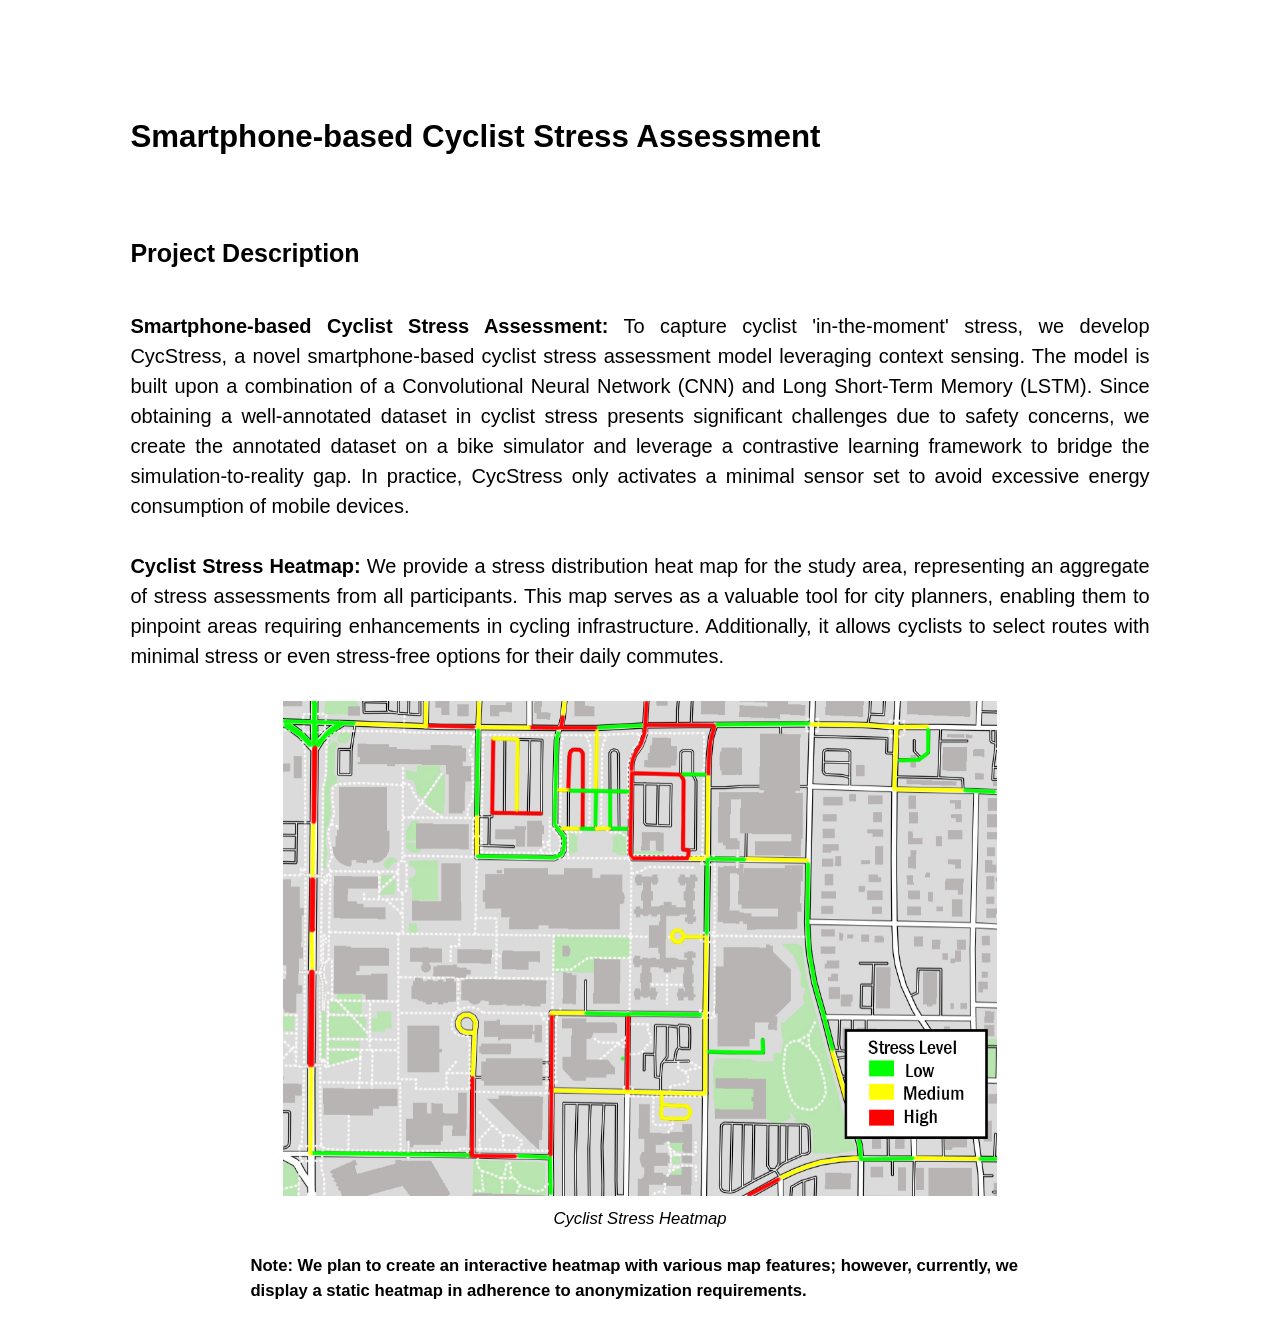
==== commit 5ce09340: "Update index.html" ====
--- a/index.html
+++ b/index.html
@@ -1,5 +1,4 @@
 <!DOCTYPE html>
-<!-- saved from url=(0014)about:internet -->
 <html lang="en" class=" js "><head><meta http-equiv="Content-Type" content="text/html; charset=UTF-8">
   
   <!-- begin _includes/seo.html -->
@@ -51,11 +50,15 @@
       font-size: smaller; /* Adjust the size as needed */
       font-style: italic;
     }
-
     .research.desc {
       max-width: 1--%; /* Adjust the value as needed */
       margin: 0 auto; /* Center the text within the container */
       word-wrap: break-word; /* This property allows long words to be broken and wrap onto the next line */
+    }
+    .note {
+      padding-left: 120px;
+      padding-right: 100px;
+      font-size: smaller;
     }
   </style>
   <!-- insert favicons. use https://realfavicongenerator.net/ -->
@@ -81,40 +84,26 @@
 <body class="layout--research wide">
 
   <div class="initial-content">
-    <!--  -->
-    <!--  -->
+
     <div id="main" role="main" class="mainBody">
       <div class="research" style="width:140% ! important;margin-left:-20% ! important;">
         <!-- Title -->
-        <!--<img src="./Cyclist Pressure Heatmap_files/UTA_logomark.png" class="logo">-->
+        <!--<img src="./Cyclist Pressure Heatmap_files/logomark.png" class="logo">-->
         <div class="aligned">
           <h1 id="page-title" class="page__title"> <p>Smartphone-based Cyclist Stress Assessment </p></h1>
         </div>
-        <!-- Sponsor -->
-        <!-- <p class="header">Sponsored by: </p> -->
-        <!-- Duration -->
         <p class="header"></p>
         <!-- Authors -->
         <p class="research items authors"></p>
         <!-- Description -->
         <p class="desc"></p>
         <p class="research headerStyle">Project Description</p>
-        <p class="research desc">Understanding how road environments stress cyclists has important implications for road design and transportation infrastructure planning. Tremendous efforts have been devoted to understanding cyclists’ stress perceptions using surveys, photos, and videos. However, they are unable to capture the “in the moment” experience, and can be biased, untimely, and costly. Alternatively, our approaches assess cyclist stress in a convenient, unobtrusive, and cost-effective manner. We have been pursuing building an intelligent and energy-efficient mobile application to capture cyclists' 'in-the-moment' stress as they travel on the transportation network. </p>
-	<!--<div class="small-image-container">
-          <img src="./Cyclist Pressure Heatmap_files/placeholder.png" alt="Some image" class="small-image">
-          <p class="image-caption">Image description</p>
-        </div>-->
         <!--<div class="responsive-video-container-half-center">
           <iframe src="./Cyclist Pressure Heatmap_files/video-player.png" frameborder="0" sandbox="" webkitallowfullscreen="" mozallowfullscreen="" allowfullscreen=""></iframe>
         </div>-->
         <br>
 
         <p class="research desc"><strong>Smartphone-based Cyclist Stress Assessment:</strong> To capture cyclist 'in-the-moment' stress, we develop CycStress, a novel smartphone-based cyclist stress assessment model leveraging context sensing. The model is built upon a combination of a Convolutional Neural Network (CNN) and Long Short-Term Memory (LSTM). Since obtaining a well-annotated dataset in cyclist stress presents significant challenges due to safety concerns, we create the annotated dataset on a bike simulator and leverage a contrastive learning framework to bridge the simulation-to-reality gap. In practice, CycStress only activates a minimal sensor set to avoid excessive energy consumption of mobile devices. </p><br>
-
-        <!--<div class="small-image-container">
-          <img src="./Cyclist Pressure Heatmap_files/placeholder.png" alt="Some image" class="small-image">
-          <p class="image-caption">Image description</p>
-        </div>-->
 
         <p class="research desc"><strong>Cyclist Stress Heatmap:</strong> We provide a stress distribution heat map for the study area, representing an aggregate of stress assessments from all participants. This map serves as a valuable tool for city planners, enabling them to pinpoint areas requiring enhancements in cycling infrastructure. Additionally, it allows cyclists to select routes with minimal stress or even stress-free options for their daily commutes.</p><br>
         
@@ -127,30 +116,10 @@
           <img src="./index_files/img1.jpg" alt="Some image" class="small-image">
           <p class="image-caption">Cyclist Stress Heatmap</p>
         </div>
-
-        <!--<p class="research headerStyle">Team</p>
-        <table class="research table">
-          <tbody>
-            <tr>
-              <td><img src="./Cyclist Pressure Heatmap_files/thumbnail.png" alt="person" height="150em" width="150em"></td>
-              <td>&nbsp;</td>
-              <td>
-                <strong>Person</strong><br>
-                <strong>Position</strong> <br>
-                <strong>Department of computer science and Engineering</strong> <br>
-                <strong>The University of Texas At Arlington</strong> <br>
-                <strong>Homepage: <a href="https://supersjgk.github.io/pressure-heatmap/">website</a></strong>
-              </td>
-              <td>&nbsp;</td>
-            </tr>
-          </tbody>
-        </table>-->
-        <!--<p class="research headerStyle">Publications</p>
-        <p class="research desc"><strong><a href="paper - link">Paper title</a></strong><br> Authors<br> Conference</p>-->
+	<p class="note"><strong>Note: We plan to create an interactive heatmap with various map features; however, currently, we display a static heatmap in adherence to anonymization requirements.</strong></p>
       </div>
     </div>
   </div>
   <script src="./index_files/main.min.js.download"></script>
 
-
-</body></html>+</body></html>
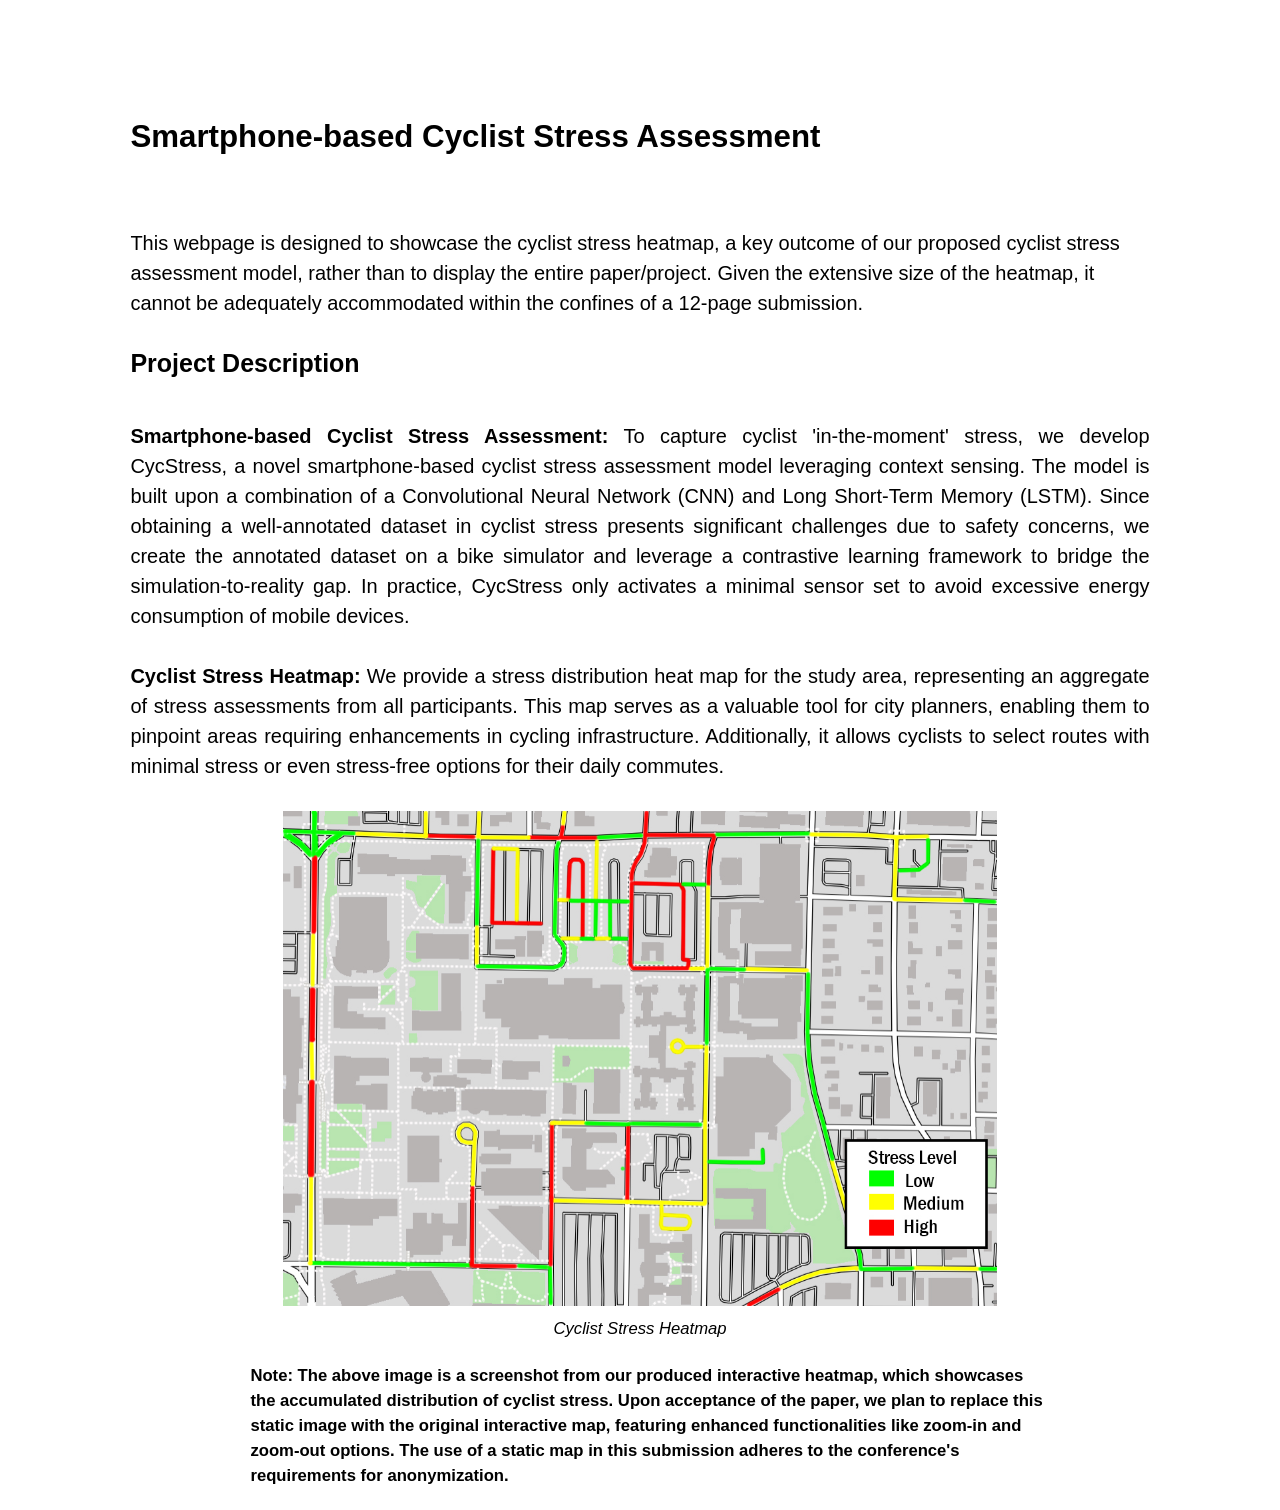
==== commit 774bf037: "Update index.html" ====
--- a/index.html
+++ b/index.html
@@ -92,6 +92,7 @@
         <div class="aligned">
           <h1 id="page-title" class="page__title"> <p>Smartphone-based Cyclist Stress Assessment </p></h1>
         </div>
+	<p>This webpage is designed to showcase the cyclist stress heatmap, a key outcome of our proposed cyclist stress assessment model, rather than to display the entire paper/project. Given the extensive size of the heatmap, it cannot be adequately accommodated within the confines of a 12-page submission.</p>
         <p class="header"></p>
         <!-- Authors -->
         <p class="research items authors"></p>
@@ -116,7 +117,7 @@
           <img src="./index_files/img1.jpg" alt="Some image" class="small-image">
           <p class="image-caption">Cyclist Stress Heatmap</p>
         </div>
-	<p class="note"><strong>Note: We plan to create an interactive heatmap with various map features; however, currently, we display a static heatmap in adherence to anonymization requirements.</strong></p>
+	<p class="note"><strong>Note: The above image is a screenshot from our produced interactive heatmap, which showcases the accumulated distribution of cyclist stress. Upon acceptance of the paper, we plan to replace this static image with the original interactive map, featuring enhanced functionalities like zoom-in and zoom-out options. The use of a static map in this submission adheres to the conference's requirements for anonymization.</strong></p>
       </div>
     </div>
   </div>
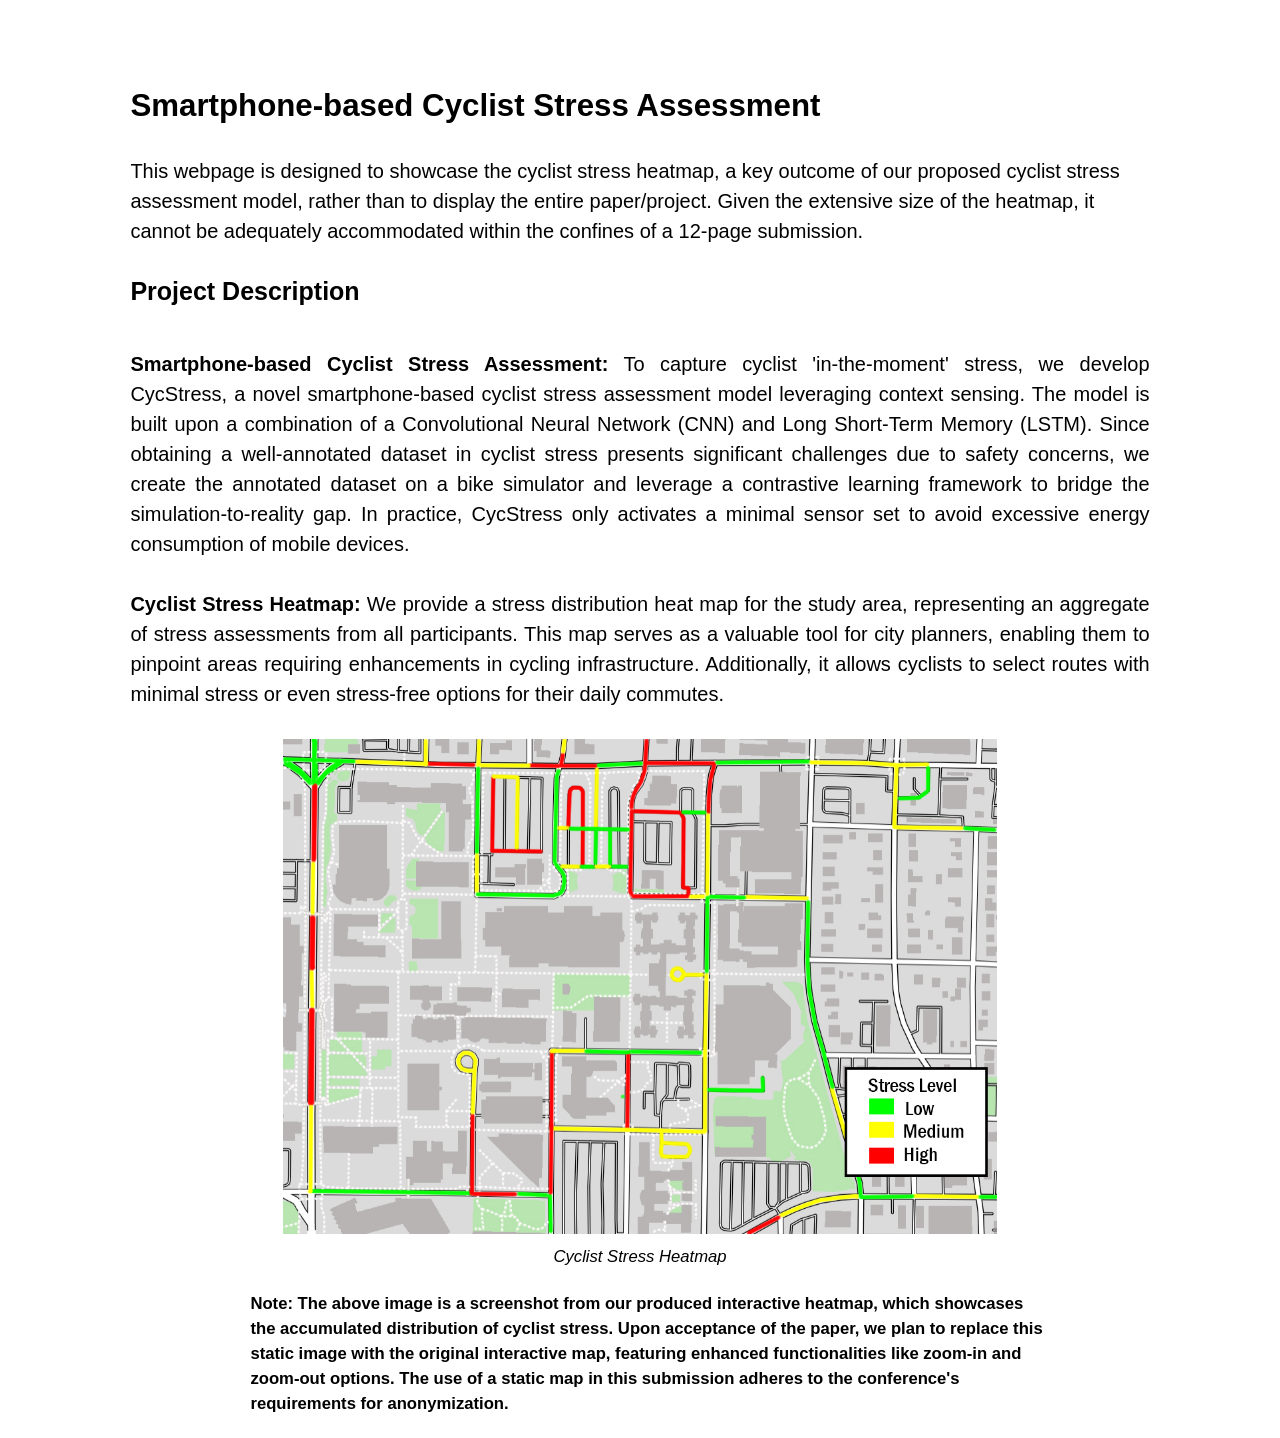
==== commit 3f24f41b: "Update index.html" ====
--- a/index.html
+++ b/index.html
@@ -90,7 +90,7 @@
         <!-- Title -->
         <!--<img src="./Cyclist Pressure Heatmap_files/logomark.png" class="logo">-->
         <div class="aligned">
-          <h1 id="page-title" class="page__title"> <p>Smartphone-based Cyclist Stress Assessment </p></h1>
+          <h1 id="page-title" class="page__title">Smartphone-based Cyclist Stress Assessment</h1>
         </div>
 	<p>This webpage is designed to showcase the cyclist stress heatmap, a key outcome of our proposed cyclist stress assessment model, rather than to display the entire paper/project. Given the extensive size of the heatmap, it cannot be adequately accommodated within the confines of a 12-page submission.</p>
         <p class="header"></p>
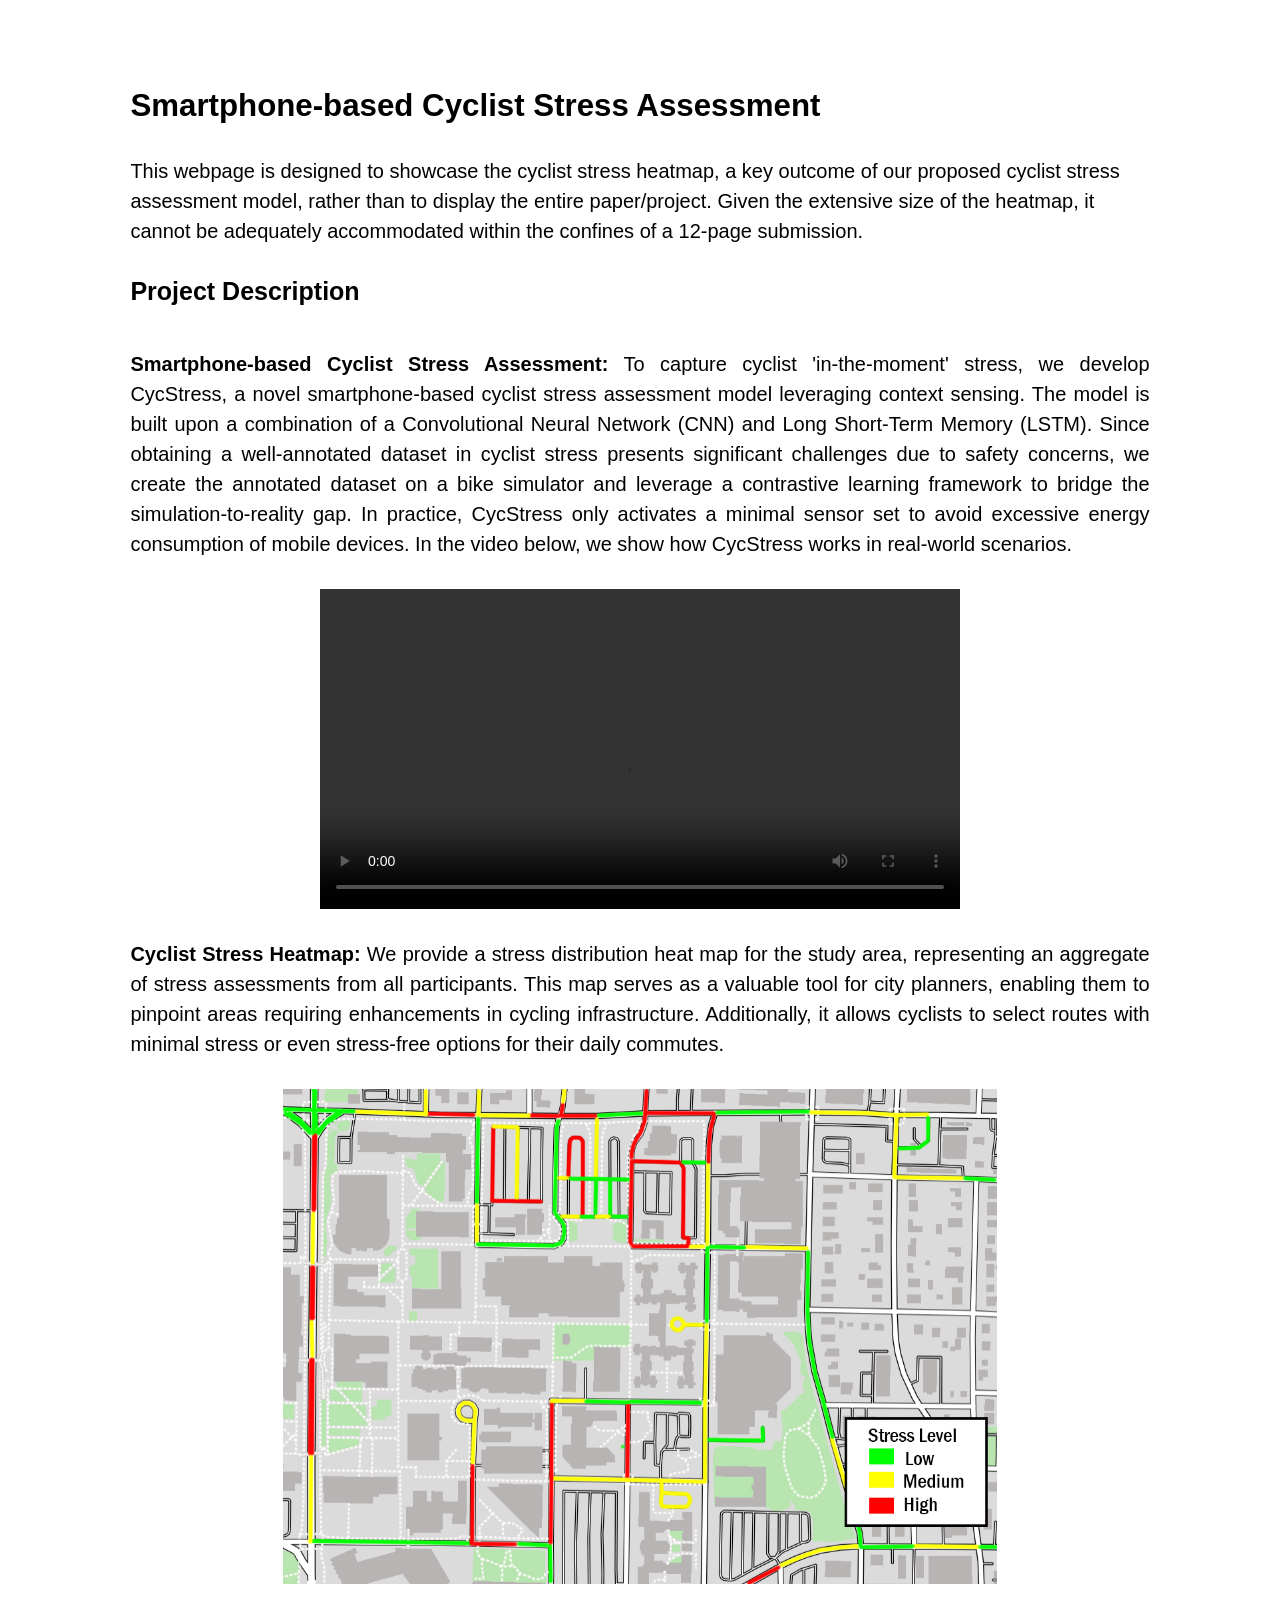
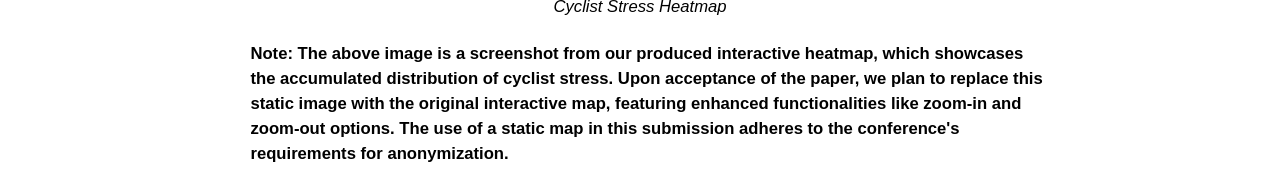
==== commit dc87f2ea: "Update index.html" ====
--- a/index.html
+++ b/index.html
@@ -104,8 +104,12 @@
         </div>-->
         <br>
 
-        <p class="research desc"><strong>Smartphone-based Cyclist Stress Assessment:</strong> To capture cyclist 'in-the-moment' stress, we develop CycStress, a novel smartphone-based cyclist stress assessment model leveraging context sensing. The model is built upon a combination of a Convolutional Neural Network (CNN) and Long Short-Term Memory (LSTM). Since obtaining a well-annotated dataset in cyclist stress presents significant challenges due to safety concerns, we create the annotated dataset on a bike simulator and leverage a contrastive learning framework to bridge the simulation-to-reality gap. In practice, CycStress only activates a minimal sensor set to avoid excessive energy consumption of mobile devices. </p><br>
+        <p class="research desc"><strong>Smartphone-based Cyclist Stress Assessment:</strong> To capture cyclist 'in-the-moment' stress, we develop CycStress, a novel smartphone-based cyclist stress assessment model leveraging context sensing. The model is built upon a combination of a Convolutional Neural Network (CNN) and Long Short-Term Memory (LSTM). Since obtaining a well-annotated dataset in cyclist stress presents significant challenges due to safety concerns, we create the annotated dataset on a bike simulator and leverage a contrastive learning framework to bridge the simulation-to-reality gap. In practice, CycStress only activates a minimal sensor set to avoid excessive energy consumption of mobile devices. In the video below, we show how CycStress works in real-world scenarios. </p><br>
 
+	<video width="640" height="360" controls style="max-width: 100%; height: auto; display: block; margin: 0 auto;">
+          <source src="./index_files/App.mp4" type="video/mp4">
+        </video><br>
+	
         <p class="research desc"><strong>Cyclist Stress Heatmap:</strong> We provide a stress distribution heat map for the study area, representing an aggregate of stress assessments from all participants. This map serves as a valuable tool for city planners, enabling them to pinpoint areas requiring enhancements in cycling infrastructure. Additionally, it allows cyclists to select routes with minimal stress or even stress-free options for their daily commutes.</p><br>
         
         <!--<figure class="">
